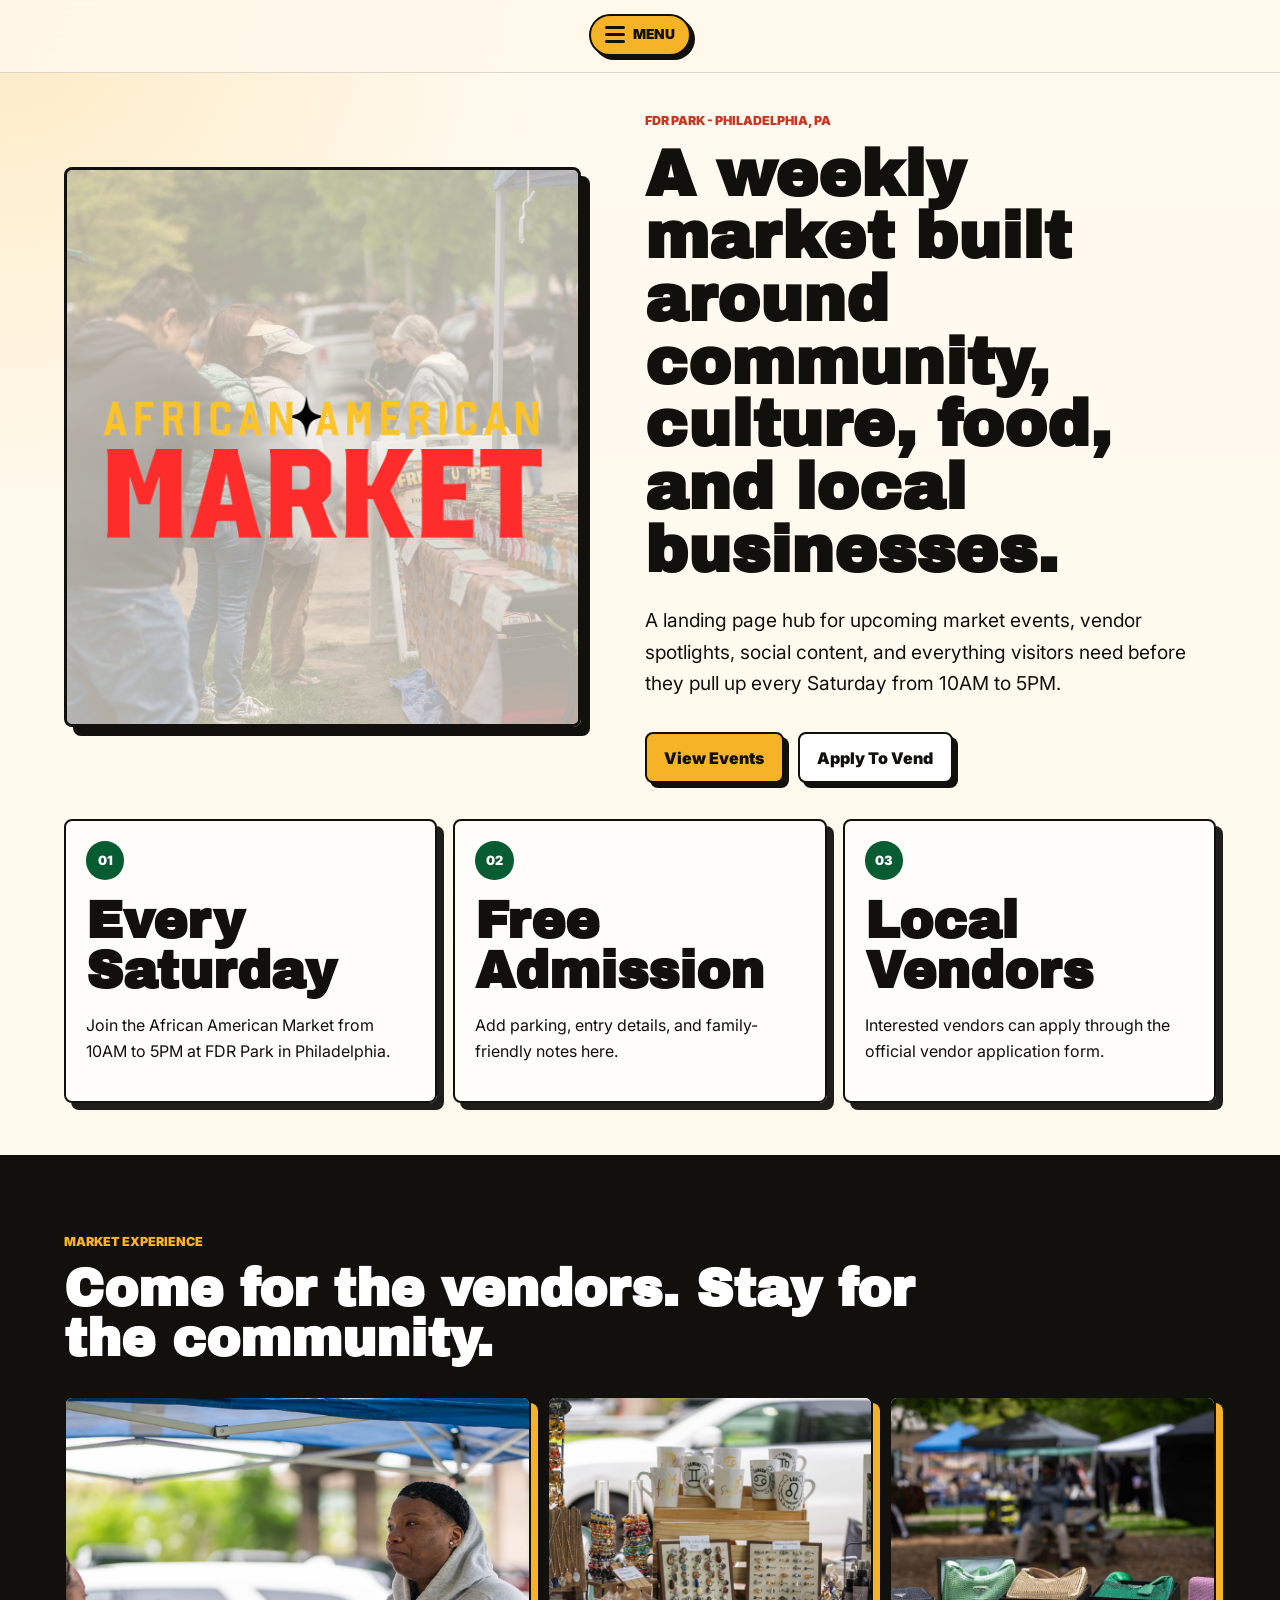
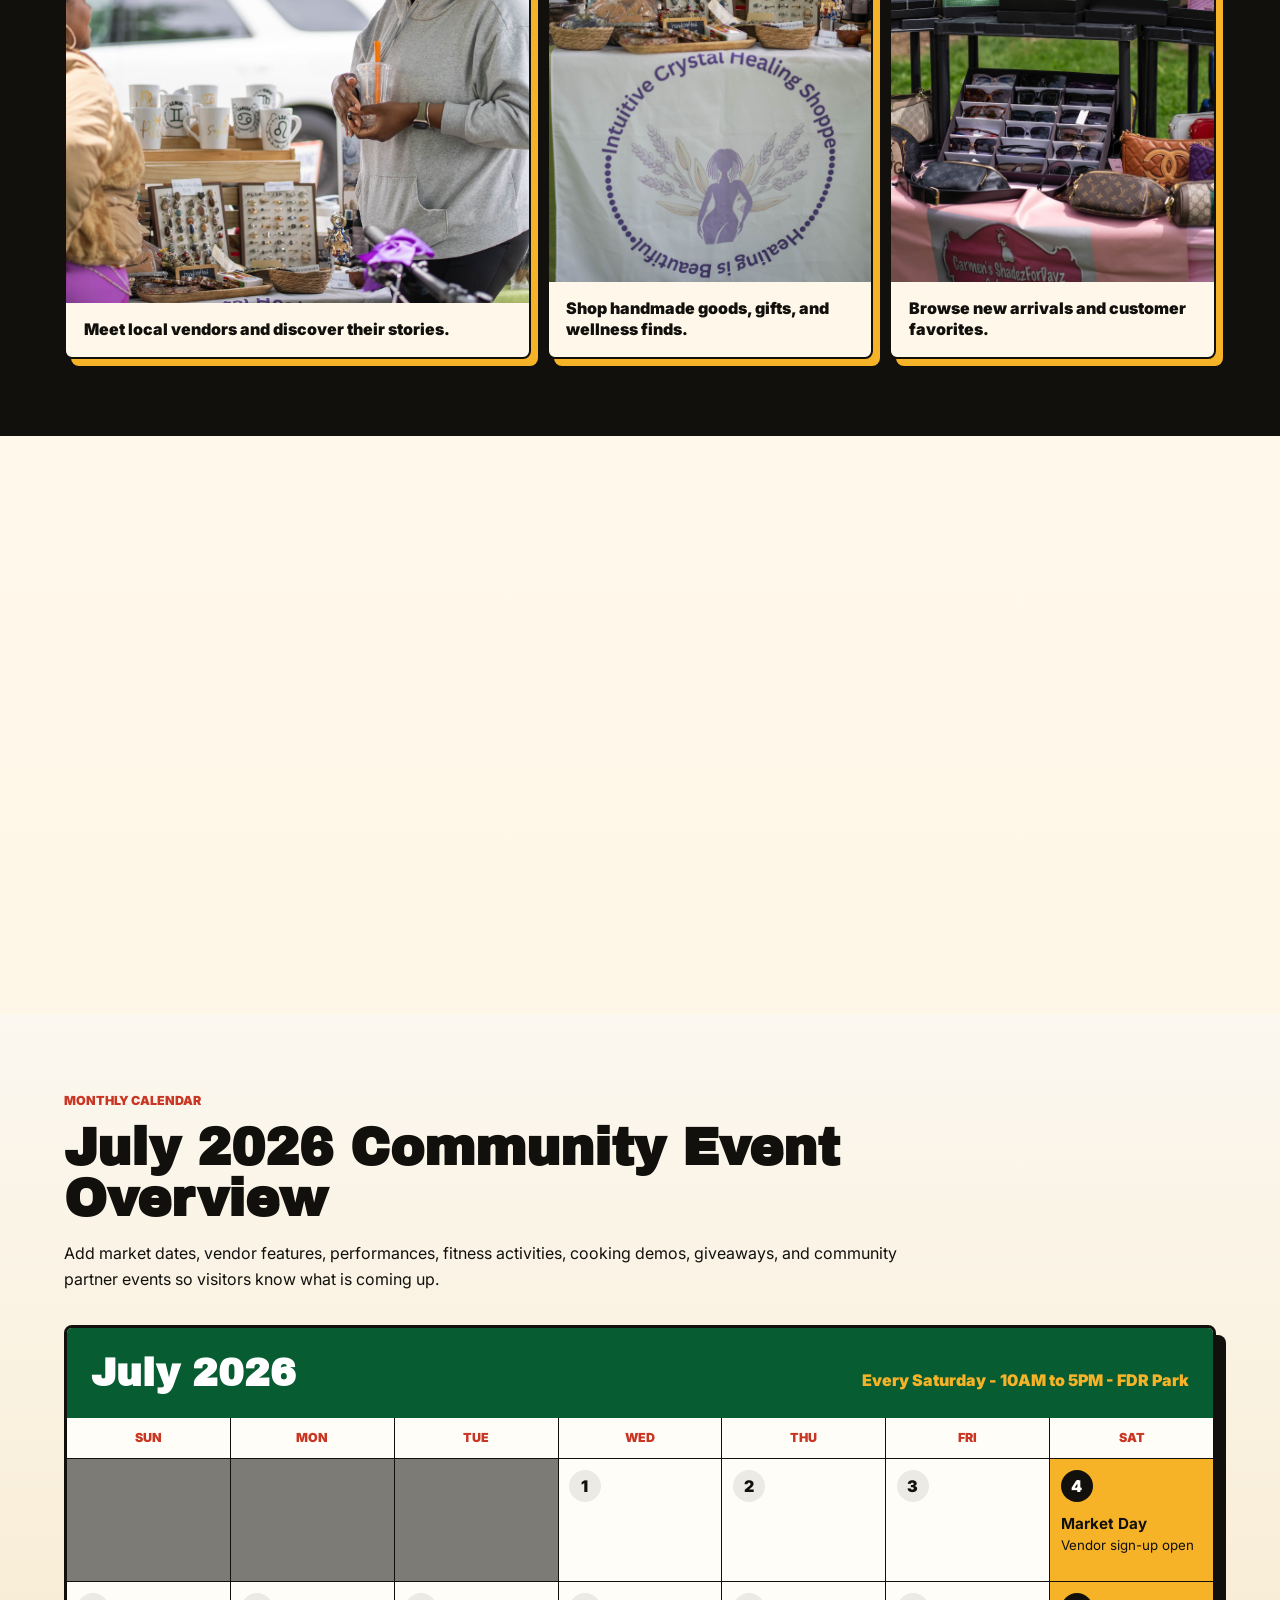
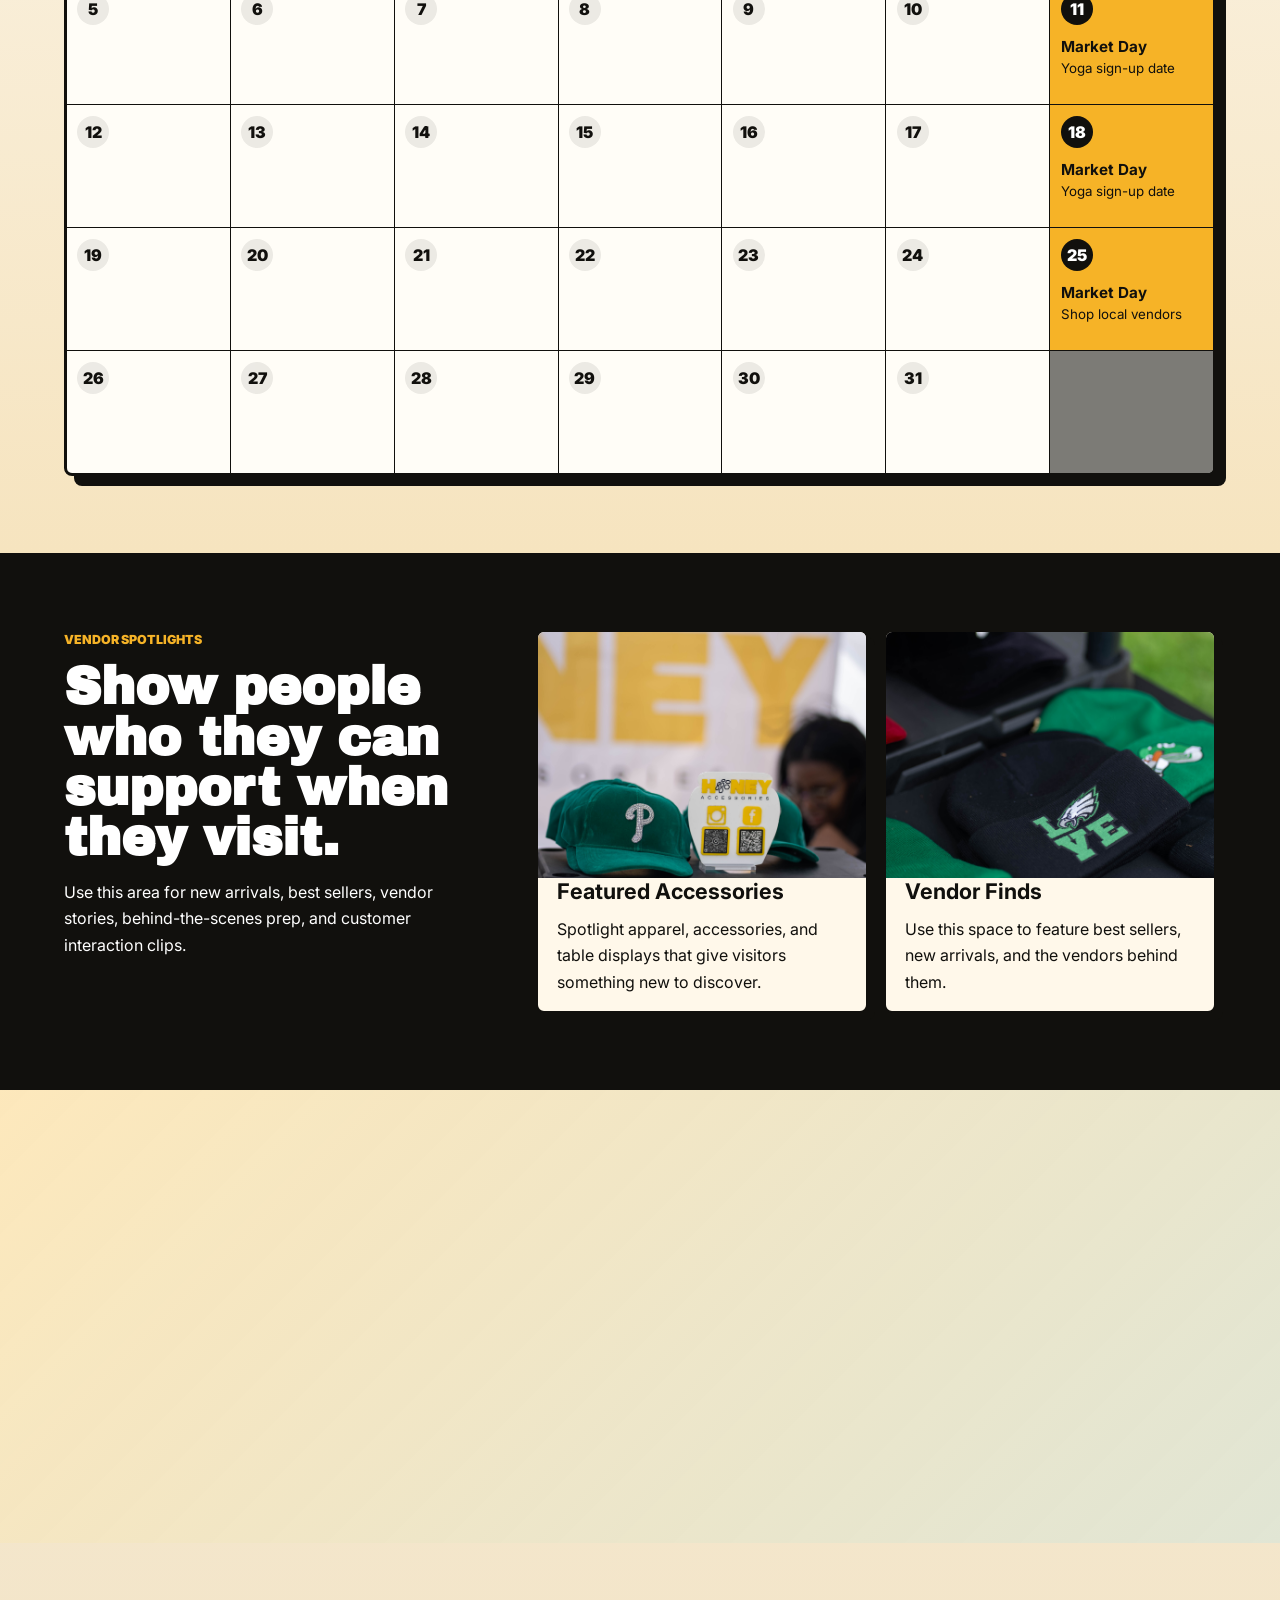
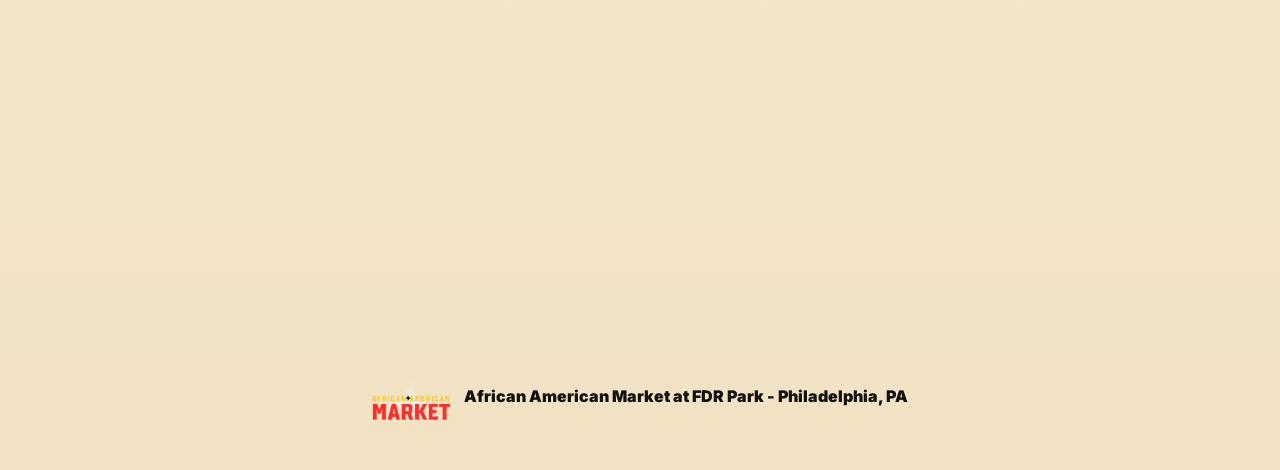
==== index.html @ 46b84ae9 "Build African American Market landing site" ====
<!doctype html>
<html lang="en">
  <head>
    <meta charset="utf-8">
    <meta name="viewport" content="width=device-width, initial-scale=1">
    <title>African American Market | FDR Park</title>
    <meta
      name="description"
      content="African American Market at FDR Park in Philadelphia. Weekly community market featuring vendors, food, music, family activities, and local culture."
    >
    <link rel="preconnect" href="https://fonts.googleapis.com">
    <link rel="preconnect" href="https://fonts.gstatic.com" crossorigin>
    <link
      href="https://fonts.googleapis.com/css2?family=Archivo+Black&family=Inter:wght@500;600;700;800;900&display=swap"
      rel="stylesheet"
    >
    <link rel="stylesheet" href="styles.css">
  </head>
  <body>
    <div class="intro" aria-hidden="true">
      <img src="logos/aa-market-logo.png" alt="">
    </div>

    <header class="site-header" data-animate>
      <button class="menu-toggle" type="button" aria-expanded="false" aria-controls="main-navigation">
        <span class="menu-lines" aria-hidden="true">
          <span></span>
          <span></span>
          <span></span>
        </span>
        <span class="menu-text">Menu</span>
      </button>
      <nav class="nav-links" id="main-navigation" aria-label="Main navigation">
        <a href="#events">Events</a>
        <a href="#experience">Experience</a>
        <a href="#calendar">July Calendar</a>
        <a href="#vendors">Vendors</a>
        <a href="#vendor-application">Vendor Application</a>
        <a href="#visit">Visit</a>
      </nav>
    </header>

    <main id="top">
      <section class="hero">
        <div class="hero-media" data-animate>
          <img class="hero-logo" src="logos/aa-market-logo.png" alt="African American Market FDR Park Philadelphia logo">
          <img class="hero-photo" src="assets/photos/market-shoppers.jpg" alt="Visitors shopping at the African American Market">
        </div>

        <div class="hero-copy" data-animate>
          <p class="eyebrow">FDR Park - Philadelphia, PA</p>
          <h1>A weekly market built around community, culture, food, and local businesses.</h1>
          <p class="hero-text">
            A landing page hub for upcoming market events, vendor spotlights, social content,
            and everything visitors need before they pull up every Saturday from 10AM to 5PM.
          </p>
          <div class="hero-actions" aria-label="Primary actions">
            <a class="button primary" href="#events">View Events</a>
            <a class="button secondary" href="#vendor-application">Apply To Vend</a>
          </div>
        </div>
      </section>

      <section class="quick-info" aria-label="Market highlights">
        <article data-animate>
          <span>01</span>
          <h2>Every Saturday</h2>
          <p>Join the African American Market from 10AM to 5PM at FDR Park in Philadelphia.</p>
        </article>
        <article data-animate>
          <span>02</span>
          <h2>Free Admission</h2>
          <p>Add parking, entry details, and family-friendly notes here.</p>
        </article>
        <article data-animate>
          <span>03</span>
          <h2>Local Vendors</h2>
          <p>Interested vendors can apply through the official vendor application form.</p>
        </article>
      </section>

      <section class="experience-section" id="experience">
        <div class="section-heading" data-animate>
          <p class="eyebrow">Market Experience</p>
          <h2>Come for the vendors. Stay for the community.</h2>
        </div>
        <div class="photo-grid">
          <figure class="photo-card large" data-animate>
            <img src="assets/photos/vendor-conversation.jpg" alt="Vendor speaking with a customer at the market">
            <figcaption>Meet local vendors and discover their stories.</figcaption>
          </figure>
          <figure class="photo-card" data-animate>
            <img src="assets/photos/crystal-healing-display.jpg" alt="Jewelry, mugs, and handmade goods on a vendor table">
            <figcaption>Shop handmade goods, gifts, and wellness finds.</figcaption>
          </figure>
          <figure class="photo-card" data-animate>
            <img src="assets/photos/accessories-display.jpg" alt="Accessories and sunglasses displayed at an outdoor vendor table">
            <figcaption>Browse new arrivals and customer favorites.</figcaption>
          </figure>
        </div>
      </section>

      <section class="section-block" id="events">
        <div class="section-heading" data-animate>
          <p class="eyebrow">Upcoming Events</p>
          <h2>Build anticipation before every Saturday market.</h2>
        </div>
        <div class="card-grid">
          <article class="feature-card event-card" data-animate>
            <p class="card-label">Vendor Sign Up</p>
            <h3>Apply To Join The Market</h3>
            <p>Vendors can apply now to be considered for upcoming Saturday market dates at FDR Park.</p>
            <a href="#vendor-application">Start vendor application</a>
          </article>
          <article class="feature-card event-card" data-animate>
            <p class="card-label">Yoga Sign Up</p>
            <h3>Upcoming Yoga Dates</h3>
            <p>Sign up for yoga on July 11, July 18, Aug 15, Sept 19, and Oct 17.</p>
            <a href="https://www.instagram.com/aamarket_fdrpark/" target="_blank" rel="noopener">Message AAM for details</a>
          </article>
          <article class="feature-card event-card" data-animate>
            <p class="card-label">Every Saturday</p>
            <h3>Market Day Reminder</h3>
            <p>Join the African American Market every Saturday from 10AM to 5PM at FDR Park.</p>
            <a href="#calendar">View calendar</a>
          </article>
        </div>
      </section>

      <section class="calendar-section" id="calendar">
        <div class="section-heading" data-animate>
          <p class="eyebrow">Monthly Calendar</p>
          <h2>July 2026 Community Event Overview</h2>
          <p>
            Add market dates, vendor features, performances, fitness activities, cooking demos,
            giveaways, and community partner events so visitors know what is coming up.
          </p>
        </div>

        <div class="calendar-card" data-animate>
          <div class="calendar-header">
            <h3>July 2026</h3>
            <p>Every Saturday - 10AM to 5PM - FDR Park</p>
          </div>
          <div class="calendar-grid" aria-label="July 2026 calendar">
            <div class="weekday">Sun</div>
            <div class="weekday">Mon</div>
            <div class="weekday">Tue</div>
            <div class="weekday">Wed</div>
            <div class="weekday">Thu</div>
            <div class="weekday">Fri</div>
            <div class="weekday">Sat</div>

            <div class="calendar-day muted"></div>
            <div class="calendar-day muted"></div>
            <div class="calendar-day muted"></div>
            <div class="calendar-day"><span>1</span></div>
            <div class="calendar-day"><span>2</span></div>
            <div class="calendar-day"><span>3</span></div>
            <div class="calendar-day market-day">
              <span>4</span>
              <strong>Market Day</strong>
              <small>Vendor sign-up open</small>
            </div>

            <div class="calendar-day"><span>5</span></div>
            <div class="calendar-day"><span>6</span></div>
            <div class="calendar-day"><span>7</span></div>
            <div class="calendar-day"><span>8</span></div>
            <div class="calendar-day"><span>9</span></div>
            <div class="calendar-day"><span>10</span></div>
            <div class="calendar-day market-day">
              <span>11</span>
              <strong>Market Day</strong>
              <small>Yoga sign-up date</small>
            </div>

            <div class="calendar-day"><span>12</span></div>
            <div class="calendar-day"><span>13</span></div>
            <div class="calendar-day"><span>14</span></div>
            <div class="calendar-day"><span>15</span></div>
            <div class="calendar-day"><span>16</span></div>
            <div class="calendar-day"><span>17</span></div>
            <div class="calendar-day market-day">
              <span>18</span>
              <strong>Market Day</strong>
              <small>Yoga sign-up date</small>
            </div>

            <div class="calendar-day"><span>19</span></div>
            <div class="calendar-day"><span>20</span></div>
            <div class="calendar-day"><span>21</span></div>
            <div class="calendar-day"><span>22</span></div>
            <div class="calendar-day"><span>23</span></div>
            <div class="calendar-day"><span>24</span></div>
            <div class="calendar-day market-day">
              <span>25</span>
              <strong>Market Day</strong>
              <small>Shop local vendors</small>
            </div>

            <div class="calendar-day"><span>26</span></div>
            <div class="calendar-day"><span>27</span></div>
            <div class="calendar-day"><span>28</span></div>
            <div class="calendar-day"><span>29</span></div>
            <div class="calendar-day"><span>30</span></div>
            <div class="calendar-day"><span>31</span></div>
            <div class="calendar-day muted"></div>
          </div>
        </div>
      </section>

      <section class="section-block split" id="vendors">
        <div class="section-heading" data-animate>
          <p class="eyebrow">Vendor Spotlights</p>
          <h2>Show people who they can support when they visit.</h2>
          <p>
            Use this area for new arrivals, best sellers, vendor stories, behind-the-scenes prep,
            and customer interaction clips.
          </p>
        </div>
        <div class="spotlight-list">
          <article data-animate>
            <img src="assets/photos/honey-accessories.jpg" alt="Vendor table featuring hats and accessory display">
            <h3>Featured Accessories</h3>
            <p>Spotlight apparel, accessories, and table displays that give visitors something new to discover.</p>
          </article>
          <article data-animate>
            <img src="assets/photos/vendor-hats.jpg" alt="Green and black hats displayed at a vendor table">
            <h3>Vendor Finds</h3>
            <p>Use this space to feature best sellers, new arrivals, and the vendors behind them.</p>
          </article>
        </div>
      </section>

      <section class="application-section" id="vendor-application">
        <div class="section-heading" data-animate>
          <p class="eyebrow">Vendor Application</p>
          <h2>Interested in vending at the African American Market?</h2>
          <p>
            Use this section for the official application link, vendor requirements, deadlines,
            setup information, and contact details for new and returning vendors.
          </p>
        </div>
        <div class="application-card" data-animate>
          <h3>Apply To Be A Vendor</h3>
          <p>Submit the official vendor application to be considered for an upcoming market date.</p>
          <a
            class="button primary"
            href="https://docs.google.com/forms/d/e/1FAIpQLSf1Xj83n7kvOHVoUly6WgKJtbl0YoFWZrHmc8N5IbxAgsFXDA/viewform?utm_source=ig&utm_medium=social&utm_content=link_in_bio"
            target="_blank"
            rel="noopener"
          >
            Open Vendor Application
          </a>
        </div>
      </section>

      <section class="visit-band" id="visit" data-animate>
        <div>
          <p class="eyebrow">Visit The Market</p>
          <h2>Why should someone visit the African American Market this Saturday?</h2>
        </div>
        <a
          class="button primary"
          href="https://www.instagram.com/aamarket_fdrpark/"
          target="_blank"
          rel="noopener"
        >
          Follow On Instagram
        </a>
      </section>
    </main>

    <footer class="site-footer">
      <img src="logos/aa-market-logo.png" alt="AAM logo">
      <p>African American Market at FDR Park - Philadelphia, PA</p>
    </footer>

    <script src="script.js"></script>
  </body>
</html>
---- styles.css ----
:root {
  --ink: #11100d;
  --paper: #fff8ea;
  --cream: #f6ecd8;
  --green: #075c32;
  --gold: #f6b327;
  --red: #c93624;
  --orange: #e97828;
  --line: rgba(17, 16, 13, 0.14);
  --shadow: 0 24px 70px rgba(17, 16, 13, 0.18);
}

* {
  box-sizing: border-box;
}

html {
  scroll-behavior: smooth;
}

section[id] {
  scroll-margin-top: 170px;
}

body {
  margin: 0;
  color: var(--ink);
  background:
    radial-gradient(circle at top left, rgba(246, 179, 39, 0.22), transparent 34rem),
    linear-gradient(180deg, #fffaf0 0%, var(--paper) 44%, #f1e2c4 100%);
  font-family: Inter, system-ui, -apple-system, BlinkMacSystemFont, "Segoe UI", sans-serif;
}

a {
  color: inherit;
}

.intro {
  position: fixed;
  inset: 0;
  z-index: 50;
  display: grid;
  place-items: center;
  background: var(--paper);
  animation: introFade 2.25s ease forwards;
  pointer-events: none;
}

.intro img {
  width: min(46vw, 340px);
  filter: drop-shadow(0 30px 42px rgba(17, 16, 13, 0.18));
  animation: logoSpin 1.5s cubic-bezier(0.3, 0.85, 0.28, 1) forwards;
}

.site-header {
  position: sticky;
  top: 0;
  z-index: 20;
  display: grid;
  align-items: center;
  justify-items: center;
  gap: 0.7rem;
  padding: 0.85rem clamp(1rem, 4vw, 3.5rem) 1rem;
  background: rgba(255, 248, 234, 0.9);
  border-bottom: 1px solid var(--line);
  backdrop-filter: blur(16px);
}

.brand {
  display: inline-flex;
  flex-direction: column;
  align-items: center;
  gap: 0.35rem;
  text-decoration: none;
  font-weight: 900;
  text-align: center;
}

.brand img,
.site-footer img {
  width: 78px;
  height: auto;
  object-fit: contain;
}

.menu-toggle {
  display: inline-flex;
  align-items: center;
  justify-content: center;
  gap: 0.55rem;
  min-height: 42px;
  padding: 0.55rem 0.85rem;
  border: 2px solid var(--ink);
  border-radius: 999px;
  background: var(--gold);
  box-shadow: 4px 4px 0 var(--ink);
  color: var(--ink);
  cursor: pointer;
  font: inherit;
  font-size: 0.86rem;
  font-weight: 900;
  line-height: 1;
  text-transform: uppercase;
}

.menu-lines {
  display: inline-grid;
  gap: 4px;
  width: 20px;
}

.menu-lines span {
  display: block;
  height: 3px;
  border-radius: 999px;
  background: var(--ink);
  transition: transform 180ms ease, opacity 180ms ease;
}

.site-header.is-open .menu-lines span:nth-child(1) {
  transform: translateY(7px) rotate(45deg);
}

.site-header.is-open .menu-lines span:nth-child(2) {
  opacity: 0;
}

.site-header.is-open .menu-lines span:nth-child(3) {
  transform: translateY(-7px) rotate(-45deg);
}

.nav-links {
  display: none;
  align-items: center;
  justify-content: center;
  flex-wrap: wrap;
  gap: clamp(0.7rem, 2vw, 1.5rem);
  width: min(100%, 860px);
  padding: 0.75rem 1rem;
  border: 2px solid var(--ink);
  border-radius: 8px;
  background: rgba(255, 255, 255, 0.88);
  box-shadow: 5px 5px 0 var(--ink);
  font-size: 0.92rem;
  font-weight: 800;
}

.site-header.is-open .nav-links {
  display: flex;
}

.nav-links a {
  text-decoration: none;
}

.hero {
  display: grid;
  grid-template-columns: minmax(280px, 0.95fr) minmax(320px, 1.05fr);
  align-items: center;
  gap: clamp(2rem, 5vw, 5rem);
  padding: clamp(1.5rem, 3vw, 3rem) clamp(1rem, 5vw, 5rem) 2.25rem;
}

.hero-media {
  position: relative;
  min-height: 560px;
  display: grid;
  place-items: center;
  overflow: hidden;
  border-radius: 8px;
  border: 3px solid var(--ink);
  box-shadow: 9px 9px 0 var(--ink);
}

.hero-logo {
  position: relative;
  z-index: 2;
  width: min(86%, 620px);
  filter: drop-shadow(0 36px 48px rgba(17, 16, 13, 0.2));
  transform-origin: center;
  animation: heroFloat 5s ease-in-out infinite;
}

.hero-photo {
  position: absolute;
  inset: 0;
  z-index: 1;
  width: 100%;
  height: 100%;
  border: 0;
  border-radius: 0;
  box-shadow: none;
  object-fit: cover;
  opacity: 0.42;
  transform: none;
}

.hero-media::after {
  content: "";
  position: absolute;
  inset: 0;
  z-index: 1;
  background: rgba(255, 248, 234, 0.28);
  pointer-events: none;
}

.hero-copy {
  max-width: 680px;
}

.eyebrow,
.card-label {
  margin: 0 0 0.75rem;
  color: var(--red);
  font-size: 0.78rem;
  font-weight: 900;
  text-transform: uppercase;
  letter-spacing: 0;
}

h1,
h2,
h3,
p {
  margin-top: 0;
}

h1,
h2 {
  font-family: "Archivo Black", Inter, sans-serif;
  line-height: 0.98;
  letter-spacing: 0;
}

h1 {
  max-width: 760px;
  margin-bottom: 1.4rem;
  font-size: clamp(2.25rem, 5vw, 4.9rem);
}

h2 {
  margin-bottom: 1rem;
  font-size: clamp(2rem, 4vw, 4.2rem);
}

h3 {
  margin-bottom: 0.75rem;
  font-size: 1.35rem;
}

p {
  line-height: 1.65;
}

.hero-text {
  max-width: 620px;
  font-size: clamp(1rem, 1.5vw, 1.2rem);
}

.hero-actions {
  display: flex;
  flex-wrap: wrap;
  gap: 0.85rem;
  margin-top: 2rem;
}

.button {
  display: inline-flex;
  min-height: 48px;
  align-items: center;
  justify-content: center;
  padding: 0.85rem 1.1rem;
  border: 2px solid var(--ink);
  border-radius: 8px;
  box-shadow: 5px 5px 0 var(--ink);
  font-weight: 900;
  text-decoration: none;
  transition: transform 180ms ease, box-shadow 180ms ease;
}

.button:hover {
  transform: translate(3px, 3px);
  box-shadow: 2px 2px 0 var(--ink);
}

.button.primary {
  background: var(--gold);
}

.button.secondary {
  background: #fff;
}

.quick-info,
.card-grid {
  display: grid;
  grid-template-columns: repeat(3, minmax(0, 1fr));
  gap: 1rem;
}

.quick-info {
  padding: 0 clamp(1rem, 5vw, 5rem) 3.25rem;
}

.quick-info article,
.feature-card,
.spotlight-list article {
  border: 2px solid var(--ink);
  border-radius: 8px;
  background: rgba(255, 255, 255, 0.7);
  box-shadow: 7px 7px 0 rgba(17, 16, 13, 0.94);
}

.quick-info article {
  padding: 1.25rem;
}

.quick-info span {
  display: inline-flex;
  width: 2.4rem;
  height: 2.4rem;
  align-items: center;
  justify-content: center;
  margin-bottom: 1rem;
  border-radius: 50%;
  background: var(--green);
  color: white;
  font-size: 0.8rem;
  font-weight: 900;
}

.section-block {
  padding: clamp(3rem, 6vw, 6rem) clamp(1rem, 5vw, 5rem);
}

.section-heading {
  max-width: 860px;
  margin-bottom: 2rem;
}

.experience-section {
  padding: clamp(3rem, 6vw, 6rem) clamp(1rem, 5vw, 5rem);
  background: var(--ink);
  color: white;
}

.experience-section .eyebrow {
  color: var(--gold);
}

.photo-grid {
  display: grid;
  grid-template-columns: minmax(320px, 1.25fr) repeat(2, minmax(220px, 0.875fr));
  gap: 1rem;
  align-items: stretch;
}

.photo-card {
  min-height: 420px;
  display: flex;
  flex-direction: column;
  margin: 0;
  overflow: hidden;
  border: 2px solid var(--ink);
  border-radius: 8px;
  background: var(--paper);
  color: var(--ink);
  box-shadow: 7px 7px 0 var(--gold);
}

.photo-card.large {
  min-height: 560px;
}

.photo-card img {
  width: 100%;
  flex: 1;
  min-height: 0;
  object-fit: cover;
}

.photo-card figcaption {
  padding: 1rem 1.1rem;
  font-weight: 900;
  line-height: 1.35;
}

.feature-card {
  min-height: 260px;
  padding: 1.35rem;
}

.event-card:nth-child(1) {
  background: #fffdf7;
}

.event-card:nth-child(2) {
  background: #f8d9b2;
}

.event-card:nth-child(3) {
  background: #dce9c8;
}

.feature-card a {
  display: inline-flex;
  margin-top: 1rem;
  font-weight: 900;
  text-decoration-thickness: 3px;
  text-underline-offset: 5px;
}

.calendar-section {
  padding: clamp(3rem, 6vw, 6rem) clamp(1rem, 5vw, 5rem);
  background:
    linear-gradient(180deg, rgba(255, 255, 255, 0.62), rgba(246, 179, 39, 0.14)),
    var(--cream);
}

.calendar-card {
  border: 3px solid var(--ink);
  border-radius: 8px;
  background: #fffdf7;
  box-shadow: 10px 10px 0 var(--ink);
  overflow: hidden;
}

.calendar-header {
  display: flex;
  align-items: end;
  justify-content: space-between;
  gap: 1rem;
  padding: clamp(1rem, 3vw, 1.5rem);
  background: var(--green);
  color: white;
}

.calendar-header h3 {
  margin: 0;
  font-family: "Archivo Black", Inter, sans-serif;
  font-size: clamp(1.7rem, 3vw, 3rem);
}

.calendar-header p {
  margin: 0;
  color: var(--gold);
  font-weight: 900;
}

.calendar-grid {
  display: grid;
  grid-template-columns: repeat(7, minmax(0, 1fr));
  gap: 1px;
  background: var(--ink);
}

.weekday,
.calendar-day {
  background: #fffdf7;
}

.weekday {
  padding: 0.8rem 0.35rem;
  color: var(--red);
  font-size: 0.78rem;
  font-weight: 900;
  text-align: center;
  text-transform: uppercase;
}

.calendar-day {
  min-height: 122px;
  padding: 0.65rem;
}

.calendar-day span {
  display: inline-flex;
  width: 2rem;
  height: 2rem;
  align-items: center;
  justify-content: center;
  border-radius: 50%;
  background: rgba(17, 16, 13, 0.08);
  font-weight: 900;
}

.calendar-day strong,
.calendar-day small {
  display: block;
}

.calendar-day strong {
  margin-top: 0.8rem;
  font-size: 0.95rem;
}

.calendar-day small {
  margin-top: 0.25rem;
  line-height: 1.35;
}

.calendar-day.market-day {
  background: var(--gold);
}

.calendar-day.market-day span {
  background: var(--ink);
  color: white;
}

.calendar-day.muted {
  background: rgba(255, 253, 247, 0.45);
}

.split {
  display: grid;
  grid-template-columns: minmax(280px, 0.75fr) minmax(320px, 1.25fr);
  gap: clamp(2rem, 5vw, 5rem);
  align-items: start;
  background: var(--ink);
  color: white;
}

.split .eyebrow {
  color: var(--gold);
}

.spotlight-list {
  display: grid;
  grid-template-columns: repeat(2, minmax(0, 1fr));
  gap: 1rem;
}

.spotlight-list article {
  background: var(--paper);
  color: var(--ink);
  overflow: hidden;
}

.spotlight-list img {
  width: 100%;
  aspect-ratio: 4 / 3;
  display: block;
  object-fit: cover;
}

.application-section {
  display: grid;
  grid-template-columns: minmax(280px, 0.85fr) minmax(280px, 0.65fr);
  gap: clamp(1.25rem, 4vw, 4rem);
  align-items: center;
  padding: clamp(3rem, 6vw, 6rem) clamp(1rem, 5vw, 5rem);
  background:
    linear-gradient(135deg, rgba(246, 179, 39, 0.24), rgba(7, 92, 50, 0.12)),
    var(--paper);
}

.application-card {
  padding: clamp(1.35rem, 3vw, 2rem);
  border: 3px solid var(--ink);
  border-radius: 8px;
  background: #fffdf7;
  box-shadow: 9px 9px 0 var(--ink);
}

.application-card .button {
  margin-top: 0.75rem;
}

.spotlight-list h3,
.spotlight-list p {
  padding: 0 1.2rem;
}

.visit-band {
  display: flex;
  align-items: center;
  justify-content: space-between;
  gap: 2rem;
  margin: clamp(2rem, 5vw, 5rem);
  padding: clamp(1.5rem, 4vw, 3rem);
  border: 3px solid var(--ink);
  border-radius: 8px;
  background: var(--red);
  color: white;
  box-shadow: 10px 10px 0 var(--ink);
}

.visit-band .eyebrow {
  color: var(--gold);
}

.visit-band h2 {
  max-width: 900px;
  margin-bottom: 0;
  font-size: clamp(1.8rem, 3.5vw, 3.7rem);
}

.site-footer {
  display: flex;
  align-items: center;
  justify-content: center;
  gap: 0.85rem;
  padding: 2rem 1rem;
  font-weight: 900;
}

.project-page {
  background:
    radial-gradient(circle at top right, rgba(246, 179, 39, 0.22), transparent 30rem),
    linear-gradient(180deg, #fffaf0 0%, #f6ecd8 100%);
}

.proposal-header {
  display: flex;
  justify-content: flex-end;
  gap: 0.85rem;
  padding: 1rem clamp(1rem, 5vw, 5rem);
}

.proposal-hero {
  display: grid;
  grid-template-columns: minmax(320px, 1fr) minmax(260px, 0.6fr);
  gap: clamp(2rem, 5vw, 5rem);
  align-items: center;
  padding: clamp(3rem, 6vw, 6rem) clamp(1rem, 5vw, 5rem);
}

.proposal-hero h1 {
  max-width: 980px;
}

.proposal-hero p {
  max-width: 760px;
  font-size: clamp(1rem, 1.4vw, 1.2rem);
}

.proposal-hero img {
  width: min(100%, 420px);
  justify-self: center;
  filter: drop-shadow(0 26px 38px rgba(17, 16, 13, 0.18));
}

.proposal-section {
  padding: clamp(3rem, 6vw, 6rem) clamp(1rem, 5vw, 5rem);
}

.proposal-section.dark {
  background: var(--ink);
  color: white;
}

.proposal-section.dark .eyebrow {
  color: var(--gold);
}

.proposal-grid,
.support-list,
.pricing-grid {
  display: grid;
  grid-template-columns: repeat(3, minmax(0, 1fr));
  gap: 1rem;
}

.proposal-grid article,
.support-list article,
.pricing-card {
  padding: clamp(1.2rem, 2.5vw, 1.7rem);
  border: 2px solid var(--ink);
  border-radius: 8px;
  background: rgba(255, 255, 255, 0.78);
  box-shadow: 7px 7px 0 var(--ink);
}

.support-list article {
  background: var(--paper);
  color: var(--ink);
}

.proposal-grid span {
  display: inline-flex;
  width: 2.4rem;
  height: 2.4rem;
  align-items: center;
  justify-content: center;
  margin-bottom: 1rem;
  border-radius: 50%;
  background: var(--green);
  color: white;
  font-size: 0.8rem;
  font-weight: 900;
}

.pricing-card.preferred {
  background: var(--gold);
}

.pricing-card .button {
  margin-top: 1rem;
}

[data-animate] {
  opacity: 0;
  transform: translateY(26px);
  transition: opacity 700ms ease, transform 700ms ease;
}

[data-animate].is-visible {
  opacity: 1;
  transform: translateY(0);
}

@keyframes logoSpin {
  0% {
    opacity: 0;
    transform: scale(0.68) rotateY(0deg);
  }
  58% {
    opacity: 1;
    transform: scale(1.04) rotateY(360deg);
  }
  100% {
    opacity: 1;
    transform: scale(1) rotateY(360deg);
  }
}

@keyframes introFade {
  0%,
  72% {
    opacity: 1;
  }
  100% {
    opacity: 0;
    visibility: hidden;
  }
}

@keyframes heroFloat {
  0%,
  100% {
    transform: translateY(0) rotate(-1deg);
  }
  50% {
    transform: translateY(-14px) rotate(1deg);
  }
}

@media (prefers-reduced-motion: reduce) {
  *,
  *::before,
  *::after {
    scroll-behavior: auto !important;
    animation-duration: 0.01ms !important;
    animation-iteration-count: 1 !important;
    transition-duration: 0.01ms !important;
  }
}

@media (max-width: 900px) {
  .site-header {
    position: static;
  }

  .hero,
  .split,
  .application-section,
  .proposal-hero,
  .proposal-grid,
  .support-list,
  .pricing-grid {
    grid-template-columns: 1fr;
  }

  .hero {
    gap: 1.6rem;
    padding-bottom: 2rem;
  }

  .quick-info,
  .card-grid,
  .photo-grid,
  .spotlight-list {
    grid-template-columns: 1fr;
  }

  .photo-card,
  .photo-card.large {
    min-height: 420px;
  }

  .calendar-header {
    align-items: flex-start;
    flex-direction: column;
  }

  .calendar-grid {
    grid-template-columns: repeat(2, minmax(0, 1fr));
  }

  .weekday {
    display: none;
  }

  .calendar-day.muted {
    display: none;
  }

  .visit-band {
    align-items: flex-start;
    flex-direction: column;
  }

  .proposal-header {
    align-items: stretch;
    flex-direction: column;
  }
}

@media (max-width: 560px) {
  .nav-links {
    width: 100%;
    align-items: stretch;
    flex-direction: column;
    overflow-x: visible;
    padding-bottom: 0.25rem;
  }

  .hero {
    gap: 1.2rem;
    padding-top: 1rem;
    padding-bottom: 1.25rem;
  }

  .hero-media {
    min-height: 430px;
  }

  .hero-logo {
    width: min(100%, 340px);
  }

  .hero-photo {
    width: 100%;
    height: 100%;
  }

  h1 {
    margin-bottom: 1rem;
    font-size: clamp(2rem, 10vw, 2.55rem);
  }

  .hero-text {
    font-size: 1rem;
  }

  .hero-actions {
    margin-top: 1.25rem;
  }

  .hero-actions,
  .button {
    width: 100%;
  }

  .intro img {
    width: min(72vw, 300px);
  }

  .calendar-grid {
    grid-template-columns: 1fr;
  }

  .calendar-day {
    min-height: auto;
  }
}
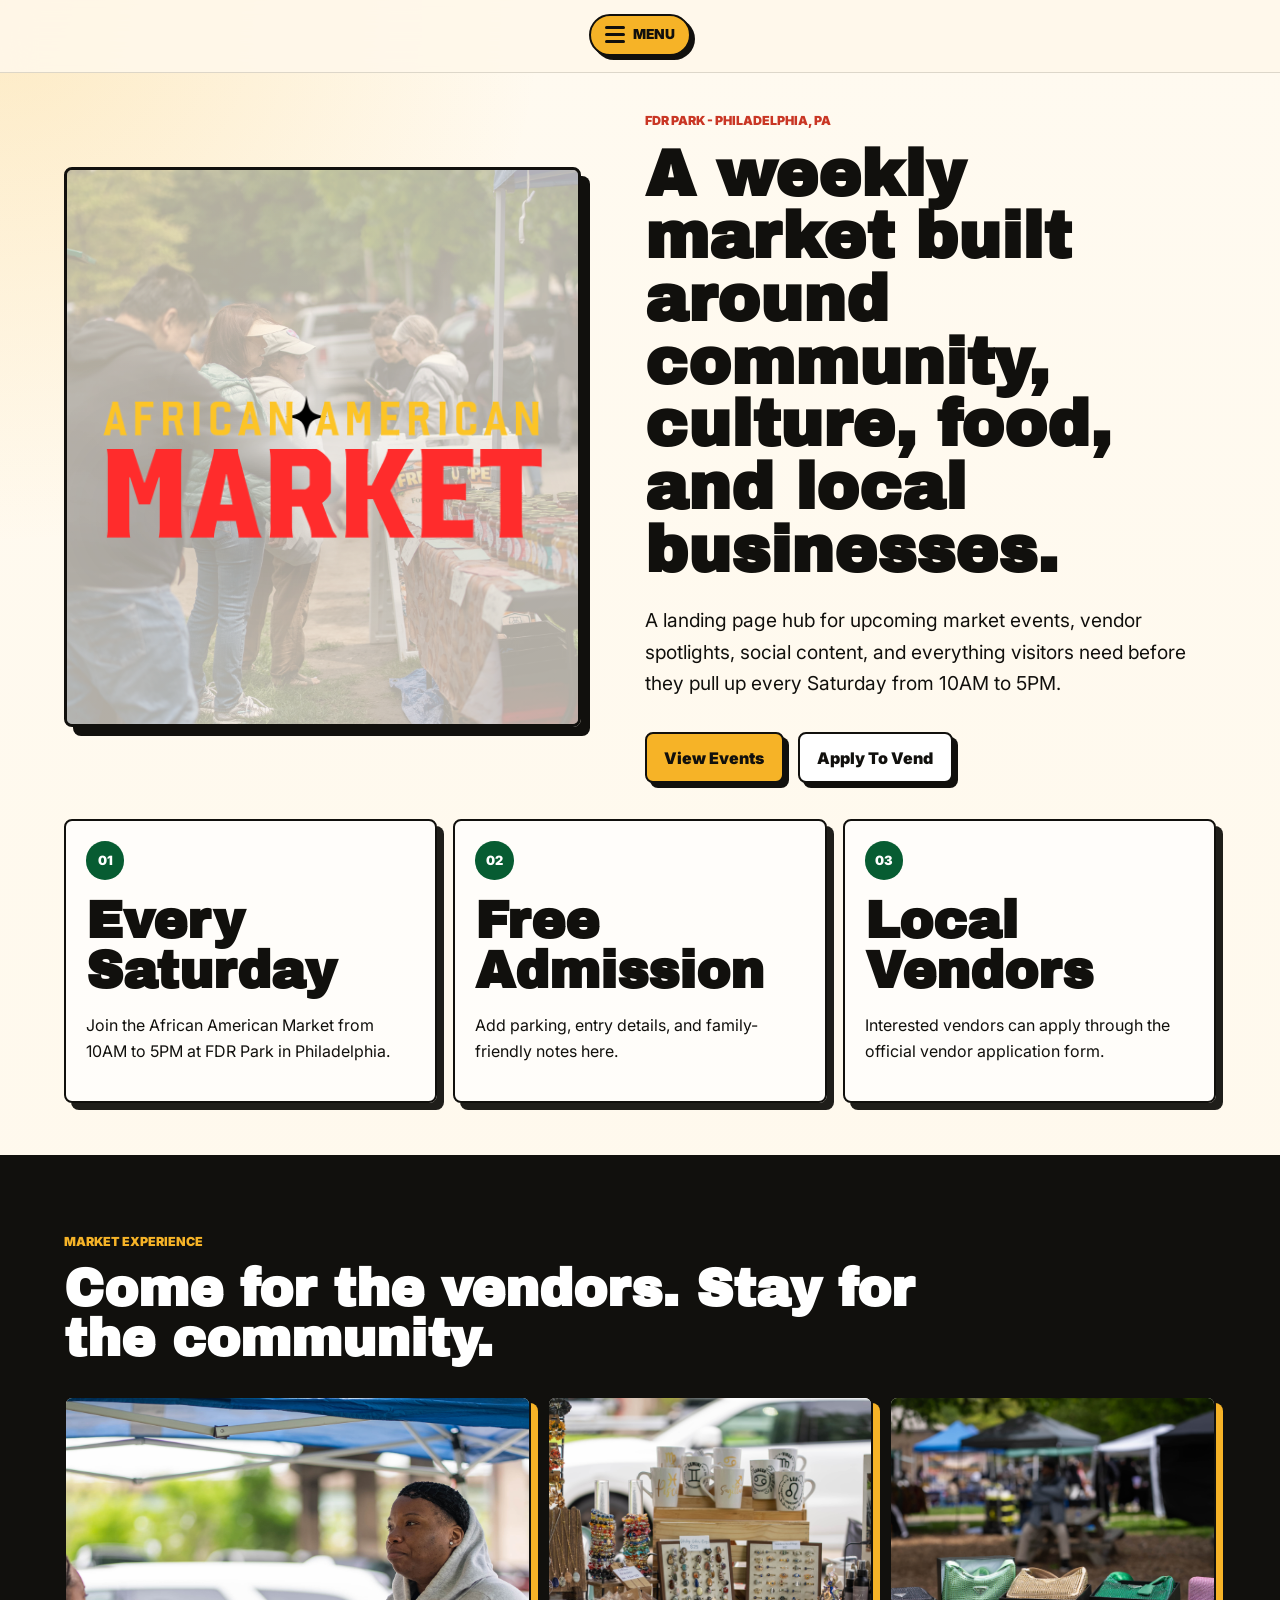
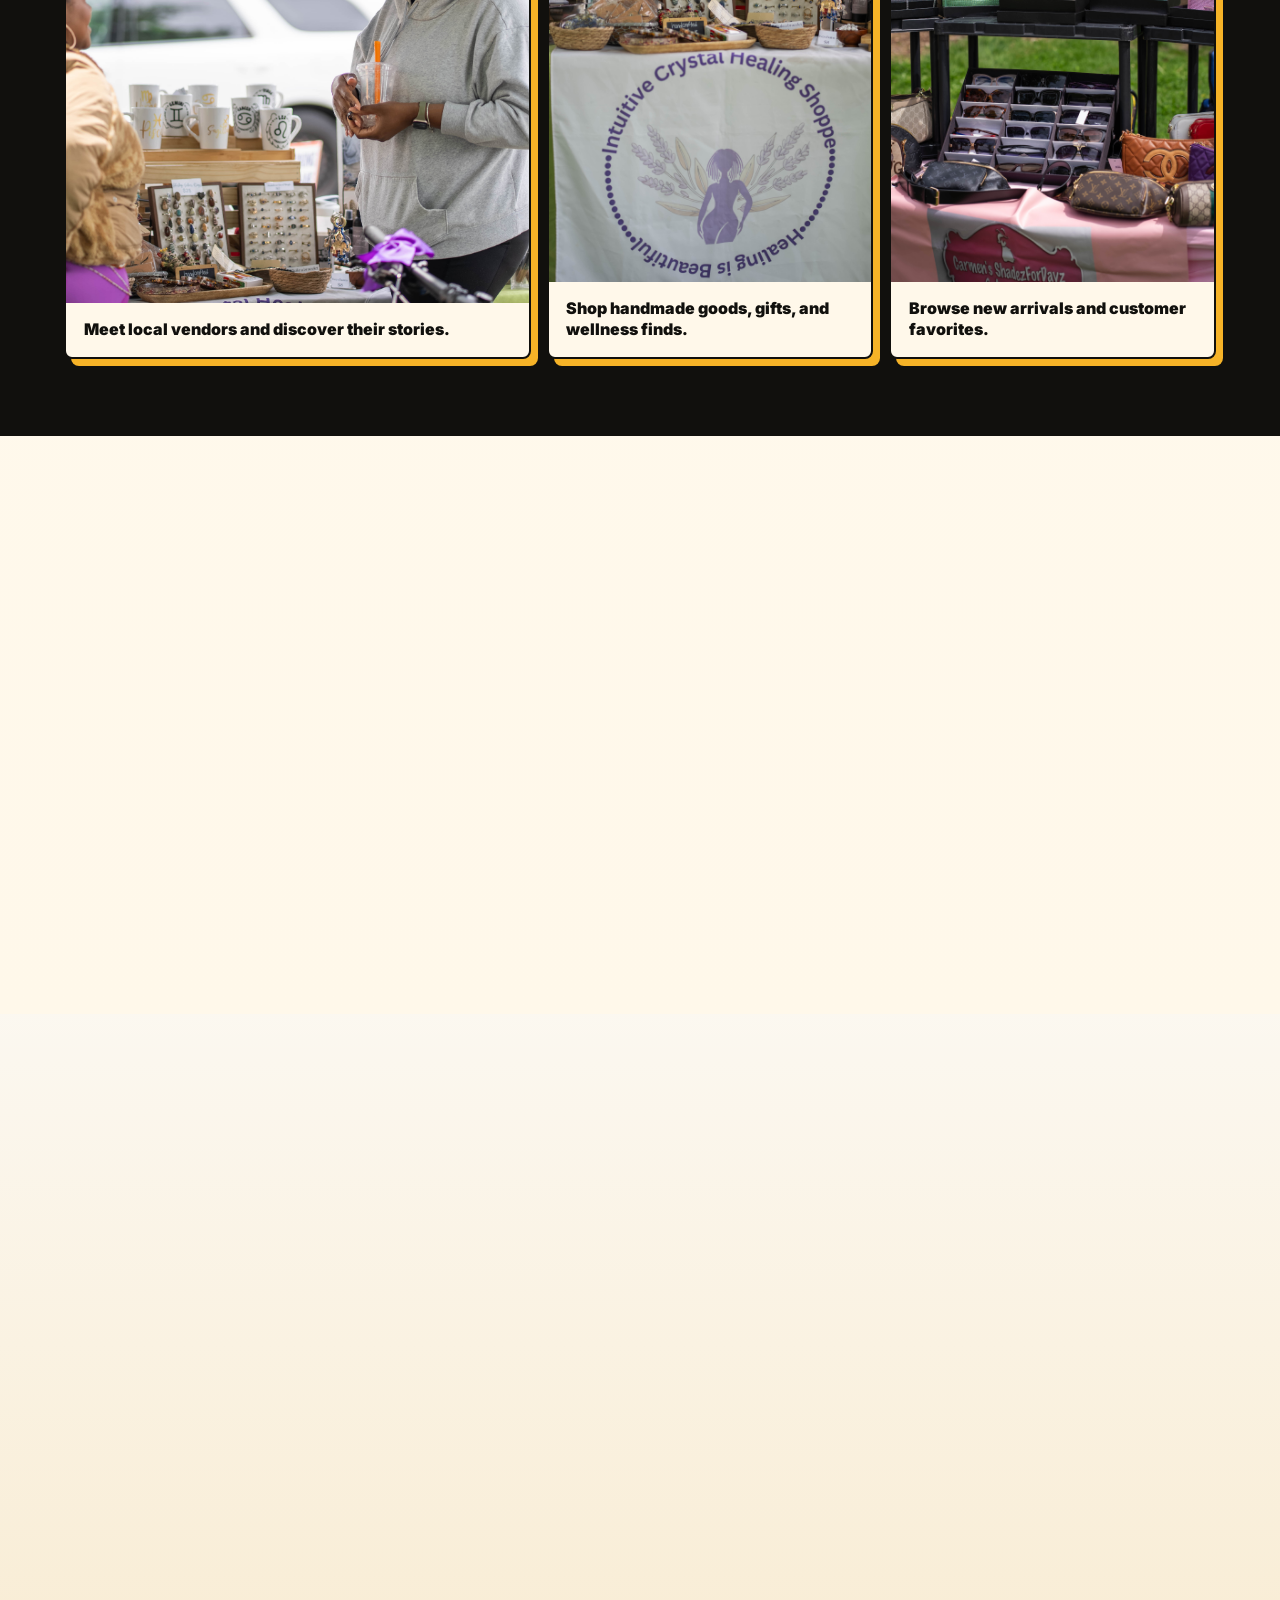
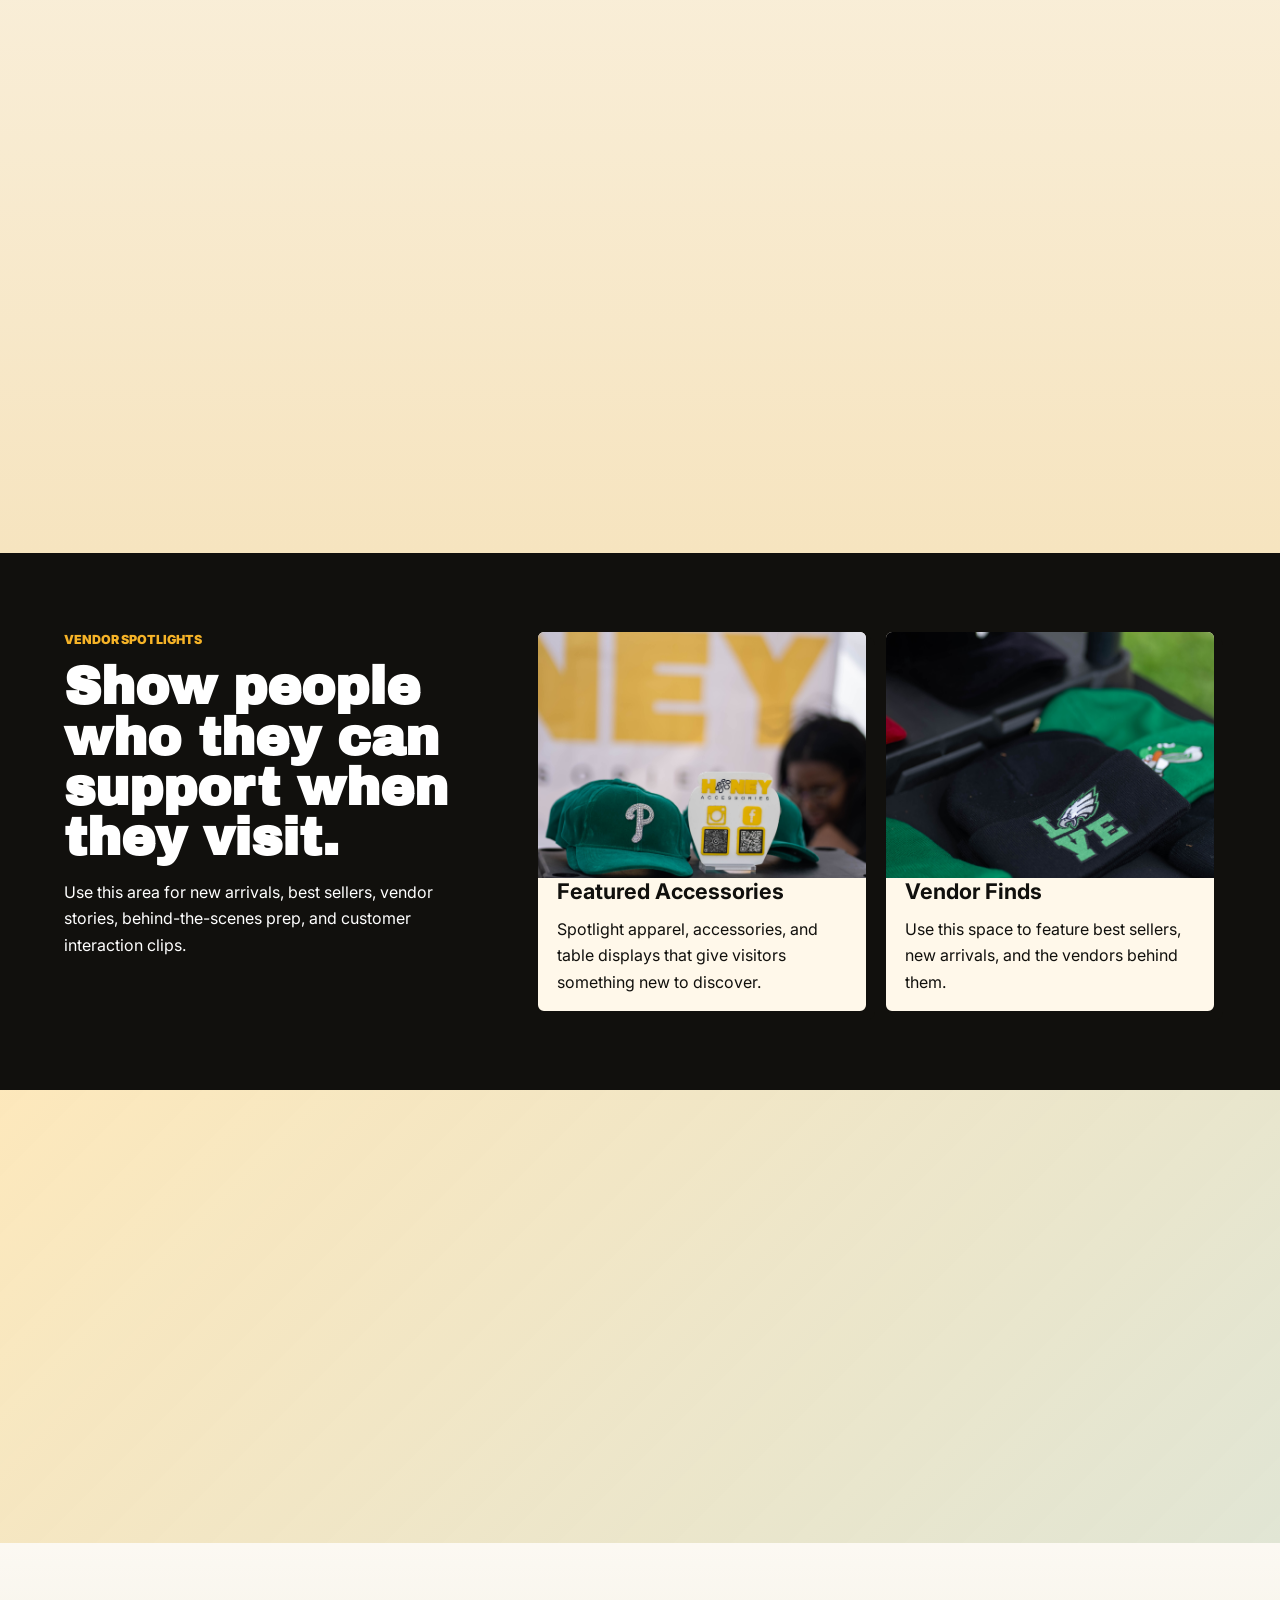
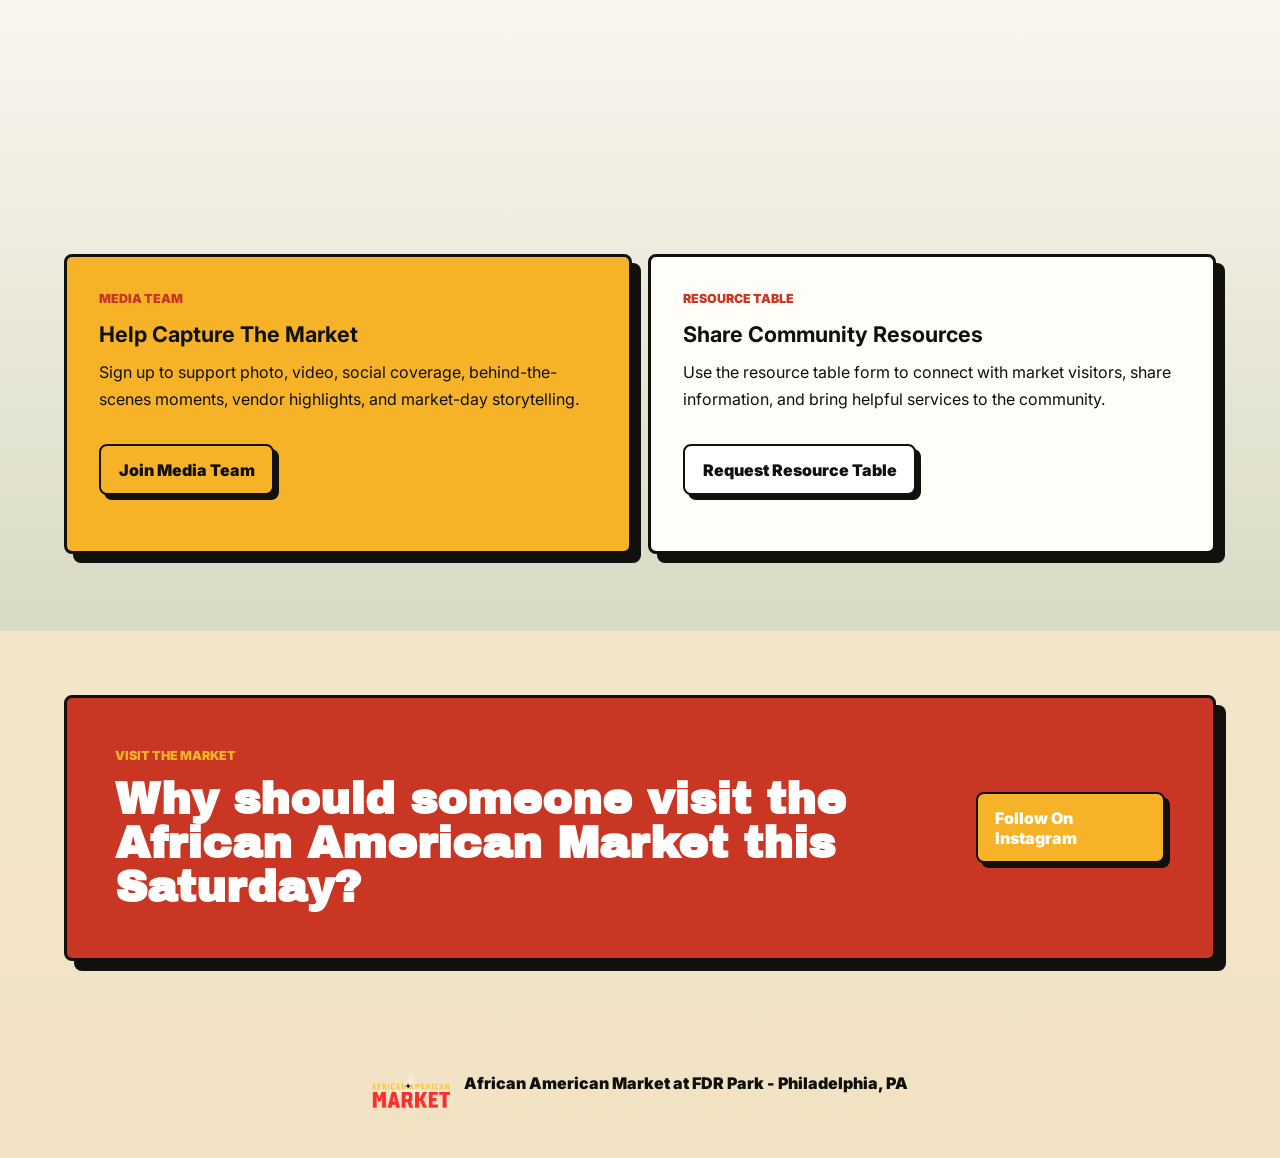
==== commit 57b9e02c: "Add community signup forms" ====
--- a/index.html
+++ b/index.html
@@ -36,6 +36,7 @@
         <a href="#calendar">July Calendar</a>
         <a href="#vendors">Vendors</a>
         <a href="#vendor-application">Vendor Application</a>
+        <a href="#community-signups">Community Sign Ups</a>
         <a href="#visit">Visit</a>
       </nav>
     </header>
@@ -256,6 +257,45 @@
         </div>
       </section>
 
+      <section class="signup-section" id="community-signups">
+        <div class="section-heading" data-animate>
+          <p class="eyebrow">Community Sign Ups</p>
+          <h2>Get involved with the African American Market.</h2>
+          <p>
+            Join the media team or reserve a resource table to support the market experience,
+            community outreach, and Saturday programming at FDR Park.
+          </p>
+        </div>
+        <div class="signup-grid">
+          <article class="signup-card" data-animate>
+            <p class="card-label">Media Team</p>
+            <h3>Help Capture The Market</h3>
+            <p>Sign up to support photo, video, social coverage, behind-the-scenes moments, vendor highlights, and market-day storytelling.</p>
+            <a
+              class="button primary"
+              href="https://docs.google.com/forms/d/e/1FAIpQLSeNz6ptoMYJ3xSDupRIgJLiLl6kRzmlpezbHU5dpGreHR_Jwg/viewform?usp=header"
+              target="_blank"
+              rel="noopener"
+            >
+              Join Media Team
+            </a>
+          </article>
+          <article class="signup-card" data-animate>
+            <p class="card-label">Resource Table</p>
+            <h3>Share Community Resources</h3>
+            <p>Use the resource table form to connect with market visitors, share information, and bring helpful services to the community.</p>
+            <a
+              class="button secondary"
+              href="https://docs.google.com/forms/d/e/1FAIpQLSfaUC8U5wMGV1_tf1K_NTF0TLkq8AMHyUQQG4wuT_ncbTKvwg/viewform?usp=header"
+              target="_blank"
+              rel="noopener"
+            >
+              Request Resource Table
+            </a>
+          </article>
+        </div>
+      </section>
+
       <section class="visit-band" id="visit" data-animate>
         <div>
           <p class="eyebrow">Visit The Market</p>
--- a/styles.css
+++ b/styles.css
@@ -567,6 +567,36 @@
   margin-top: 0.75rem;
 }
 
+.signup-section {
+  padding: clamp(3rem, 6vw, 6rem) clamp(1rem, 5vw, 5rem);
+  background:
+    linear-gradient(180deg, rgba(255, 255, 255, 0.68), rgba(7, 92, 50, 0.12)),
+    var(--cream);
+}
+
+.signup-grid {
+  display: grid;
+  grid-template-columns: repeat(2, minmax(0, 1fr));
+  gap: 1rem;
+}
+
+.signup-card {
+  min-height: 300px;
+  padding: clamp(1.35rem, 3vw, 2rem);
+  border: 3px solid var(--ink);
+  border-radius: 8px;
+  background: #fffdf7;
+  box-shadow: 9px 9px 0 var(--ink);
+}
+
+.signup-card:nth-child(1) {
+  background: var(--gold);
+}
+
+.signup-card .button {
+  margin-top: 1rem;
+}
+
 .spotlight-list h3,
 .spotlight-list p {
   padding: 0 1.2rem;
@@ -765,6 +795,7 @@
   .hero,
   .split,
   .application-section,
+  .signup-grid,
   .proposal-hero,
   .proposal-grid,
   .support-list,
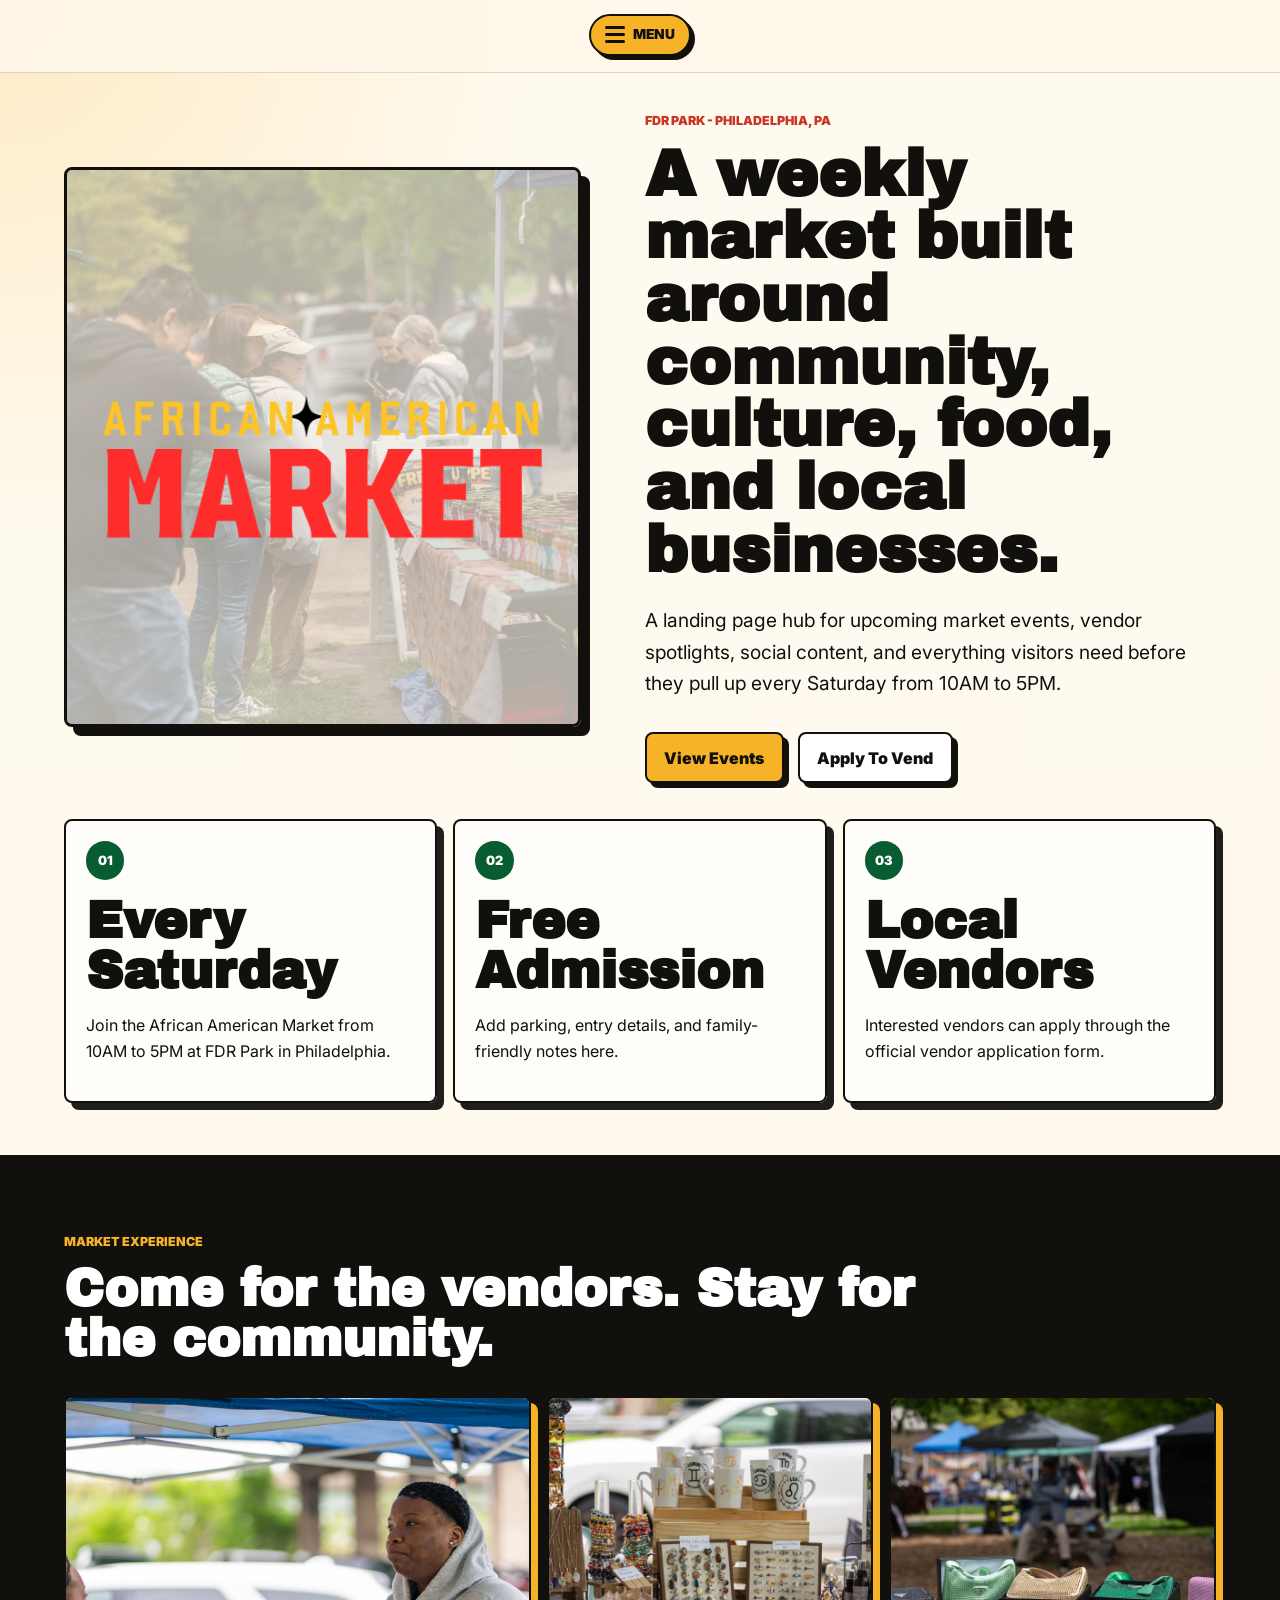
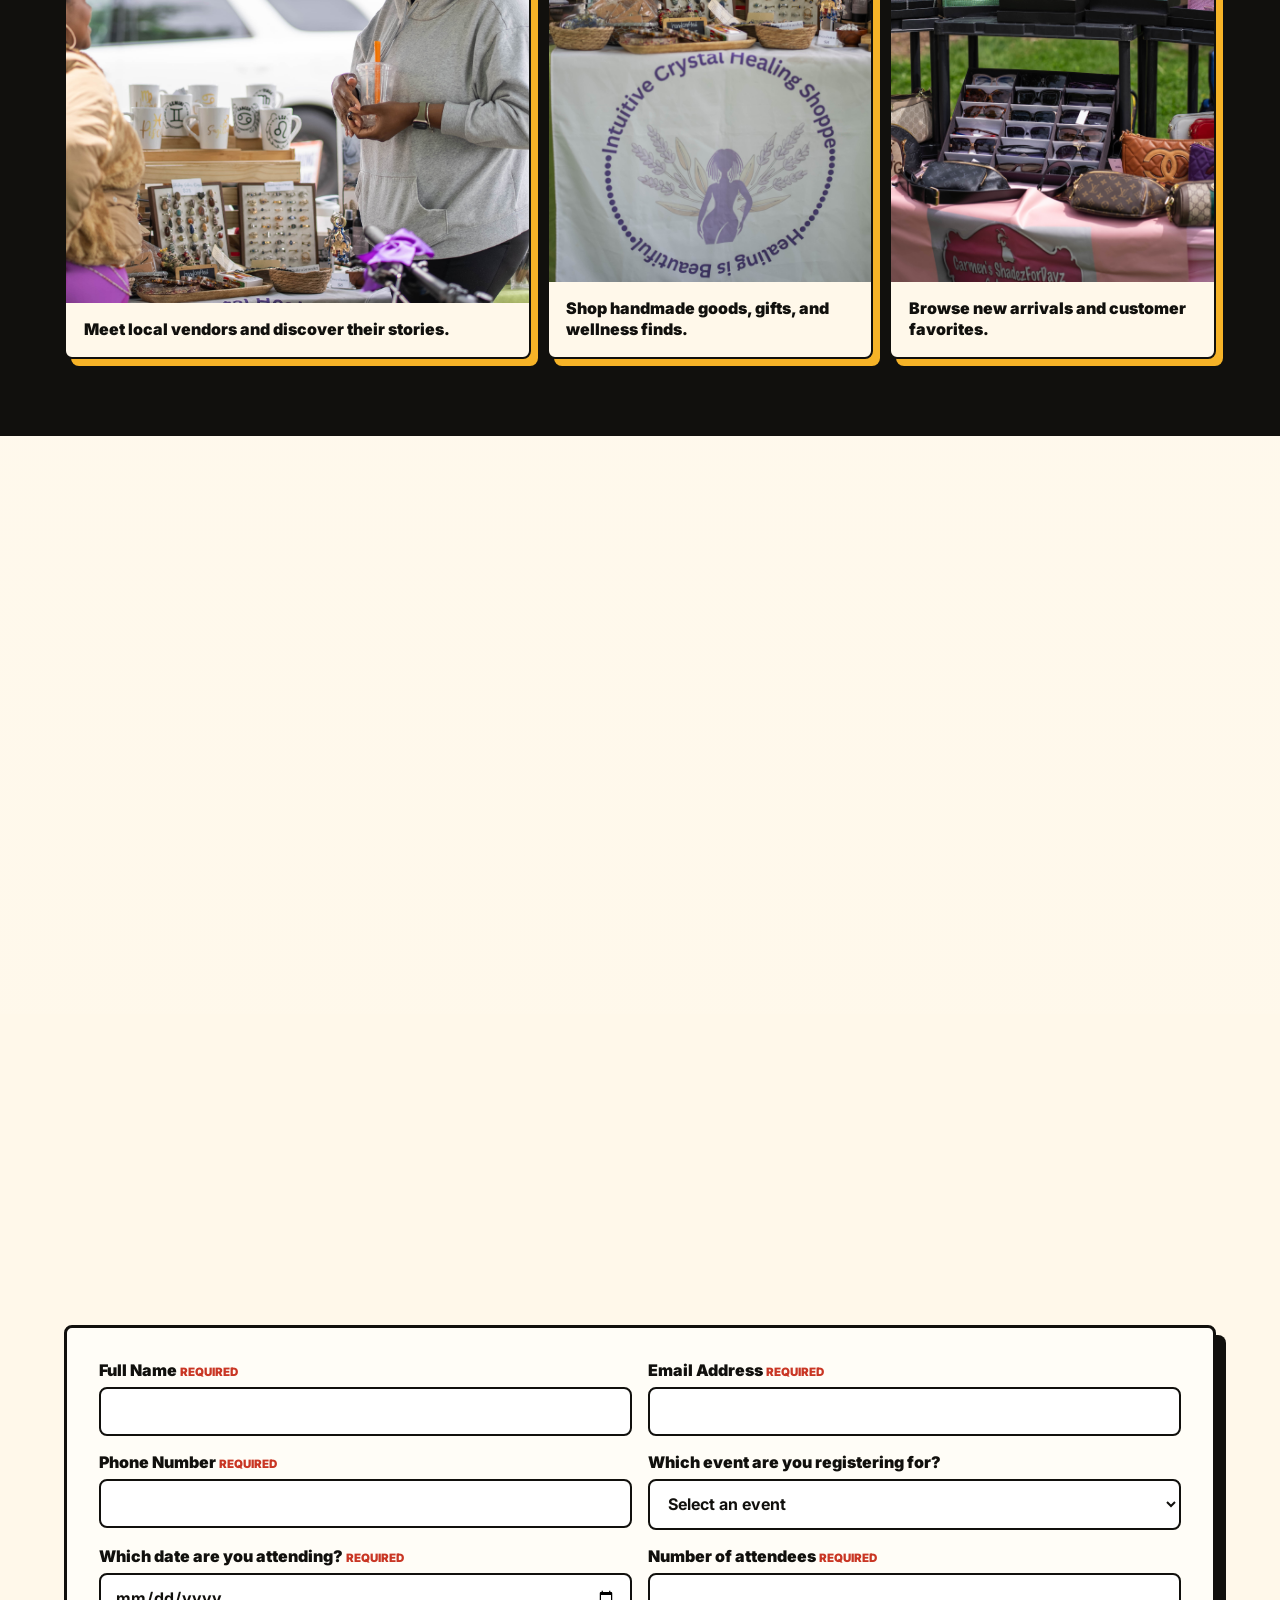
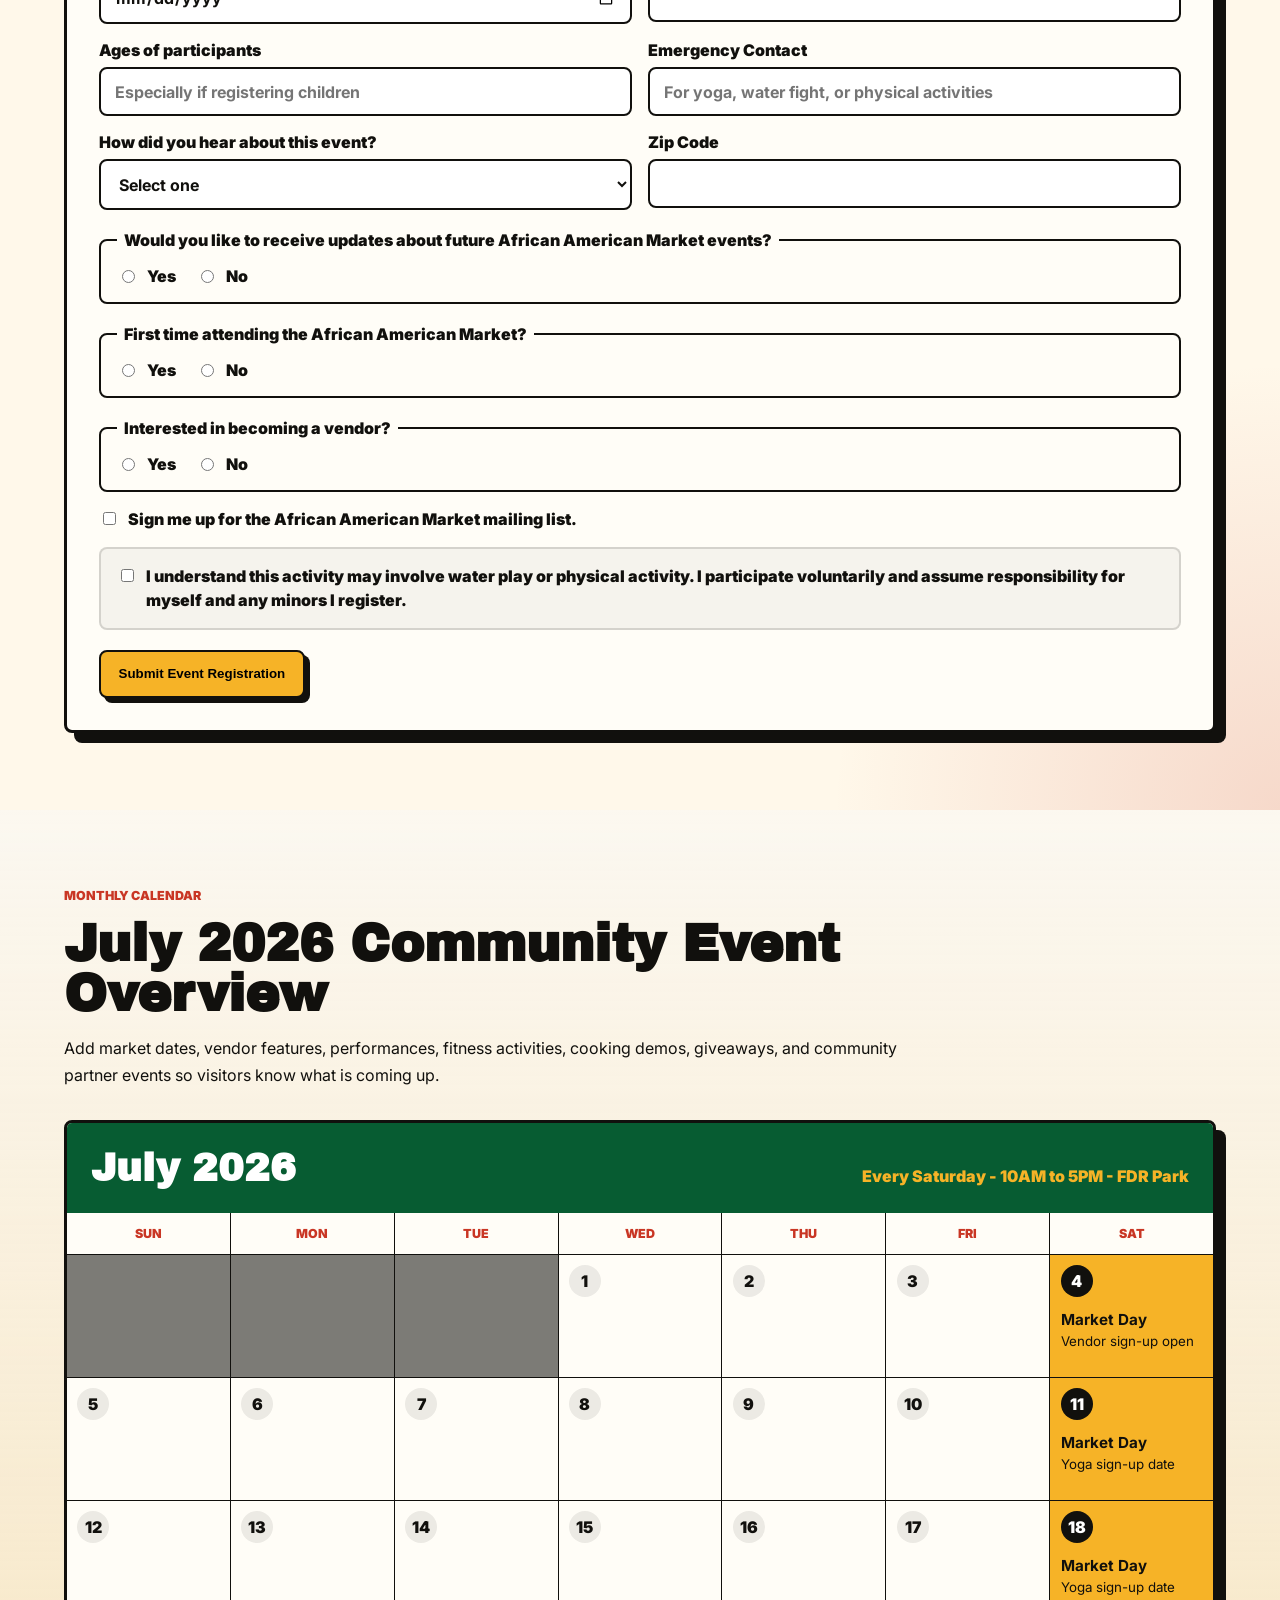
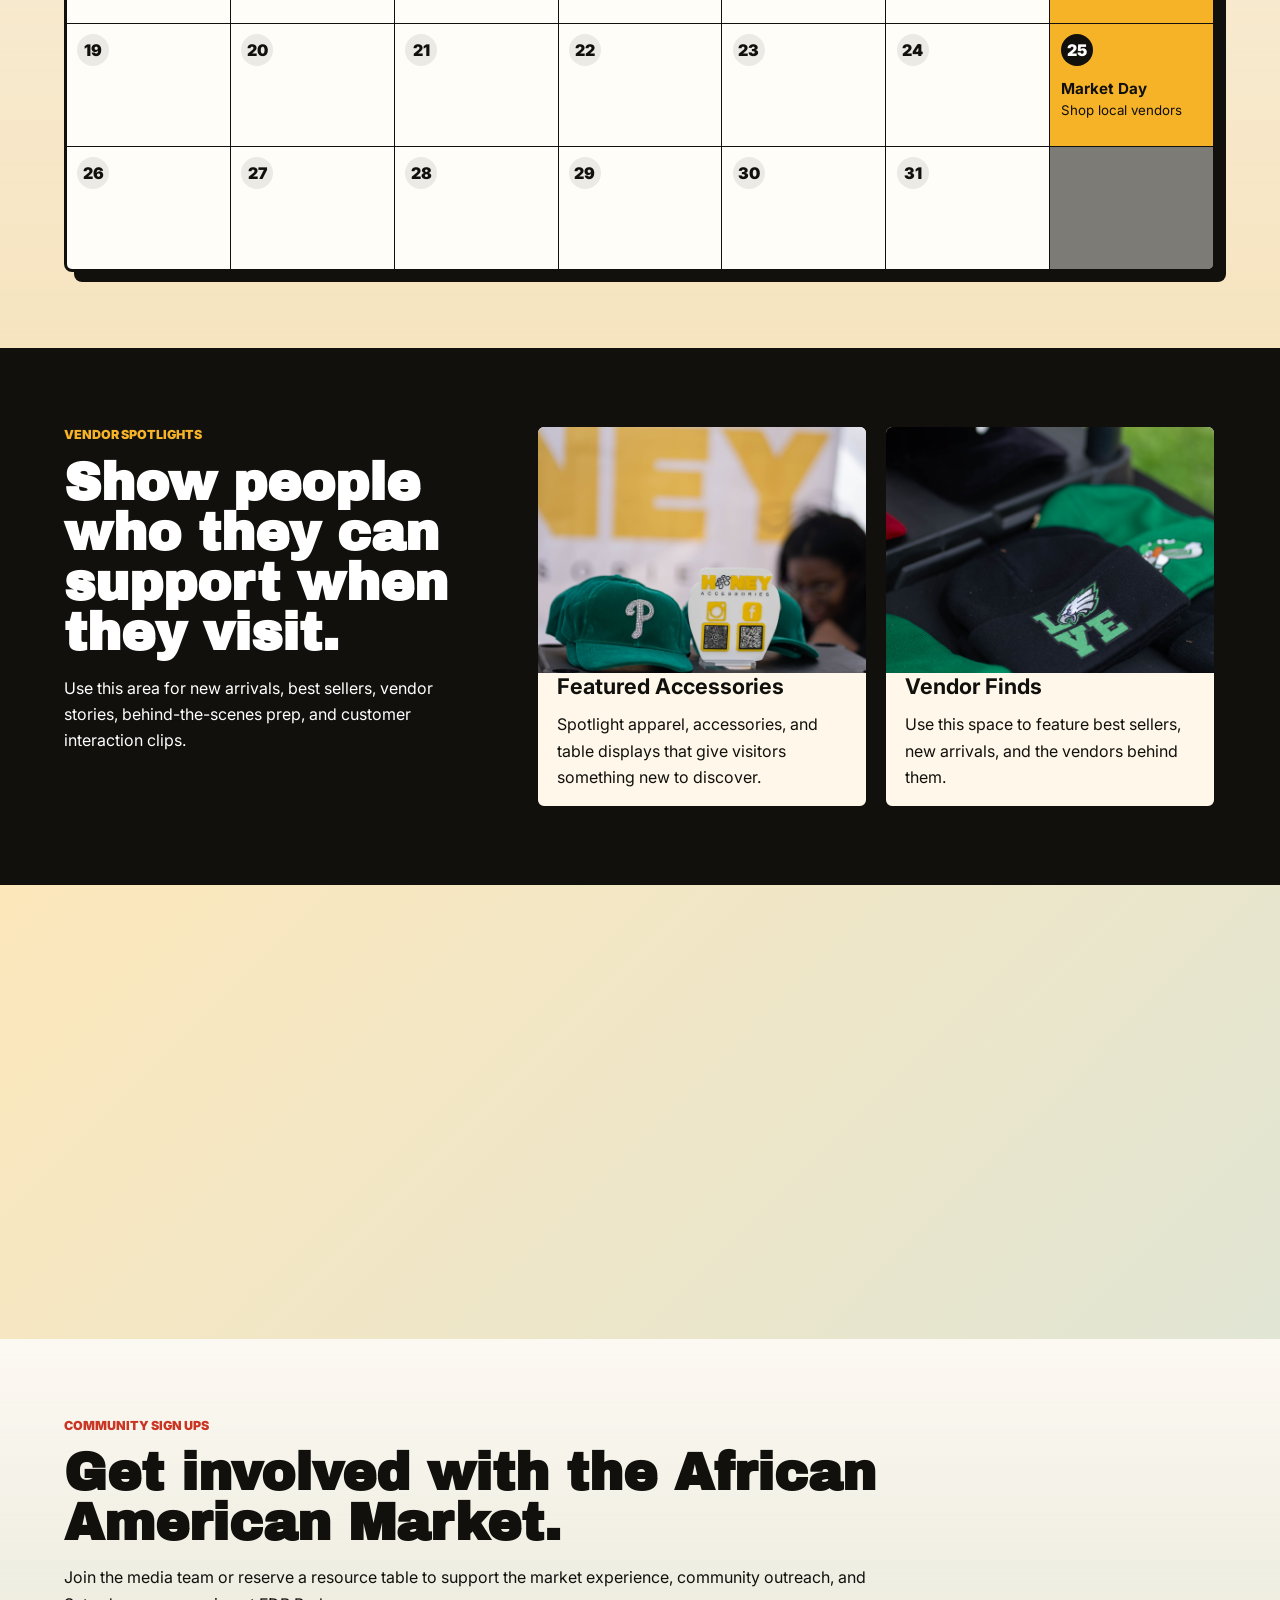
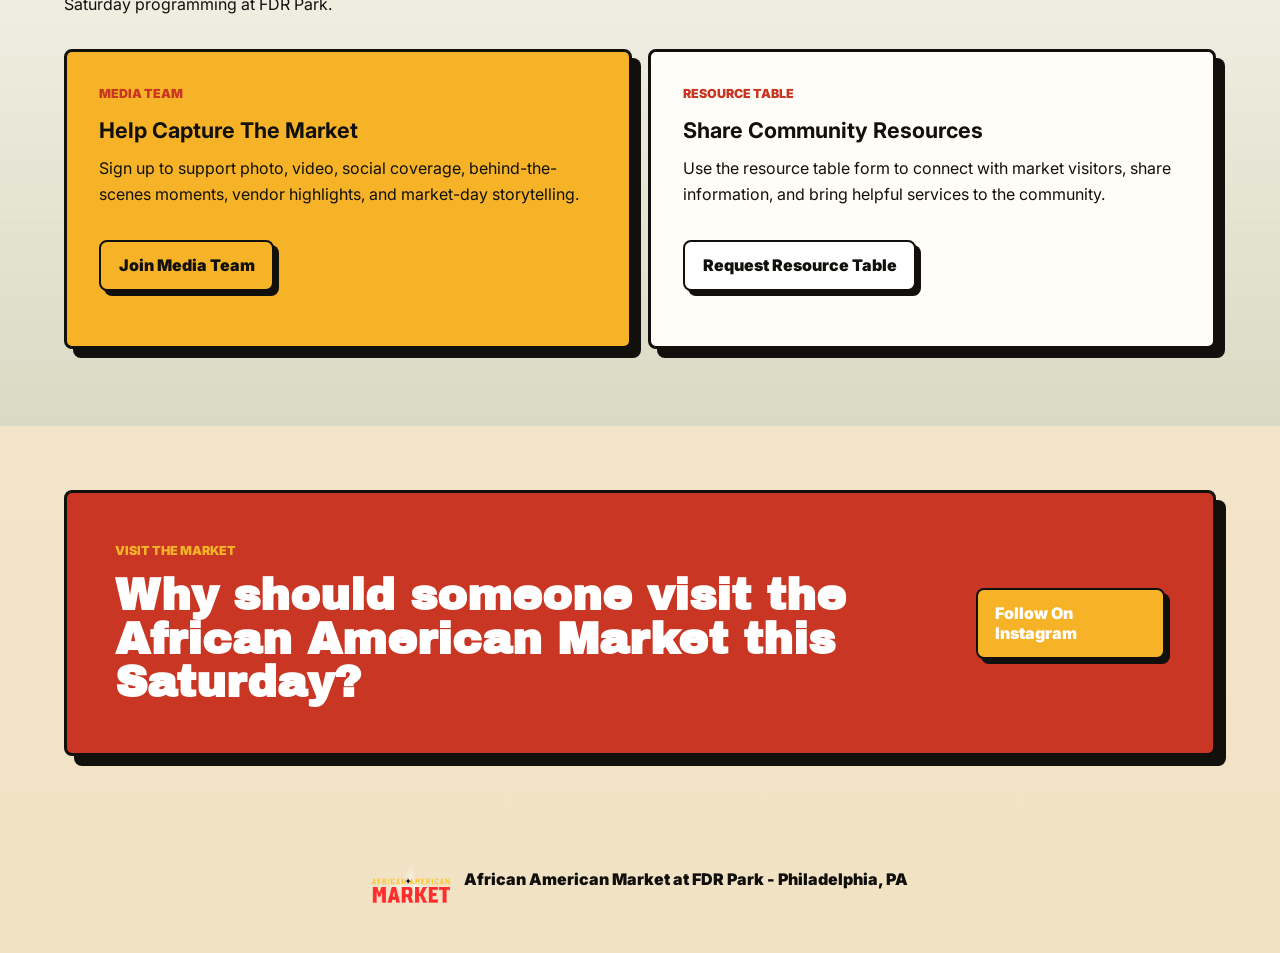
==== commit 93ad4d7b: "Add event registration form" ====
--- a/index.html
+++ b/index.html
@@ -32,6 +32,7 @@
       </button>
       <nav class="nav-links" id="main-navigation" aria-label="Main navigation">
         <a href="#events">Events</a>
+        <a href="#event-signup">Event Sign Up</a>
         <a href="#experience">Experience</a>
         <a href="#calendar">July Calendar</a>
         <a href="#vendors">Vendors</a>
@@ -117,7 +118,7 @@
             <p class="card-label">Yoga Sign Up</p>
             <h3>Upcoming Yoga Dates</h3>
             <p>Sign up for yoga on July 11, July 18, Aug 15, Sept 19, and Oct 17.</p>
-            <a href="https://www.instagram.com/aamarket_fdrpark/" target="_blank" rel="noopener">Message AAM for details</a>
+            <a href="#event-signup">Register for yoga</a>
           </article>
           <article class="feature-card event-card" data-animate>
             <p class="card-label">Every Saturday</p>
@@ -126,6 +127,107 @@
             <a href="#calendar">View calendar</a>
           </article>
         </div>
+      </section>
+
+      <section class="event-form-section" id="event-signup">
+        <div class="section-heading" data-animate>
+          <p class="eyebrow">Event Sign Up</p>
+          <h2>Register for African American Market activities.</h2>
+          <p>
+            Sign up for yoga, water fights, cooking demonstrations, kids activities,
+            wellness workshops, and future market programming.
+          </p>
+        </div>
+        <form class="event-form" action="https://formspree.io/f/xykqnbdq" method="POST" data-animate>
+          <div class="form-grid">
+            <label>
+              Full Name <span>Required</span>
+              <input type="text" name="full_name" autocomplete="name" required>
+            </label>
+            <label>
+              Email Address <span>Required</span>
+              <input type="email" name="email" autocomplete="email" required>
+            </label>
+            <label>
+              Phone Number <span>Required</span>
+              <input type="tel" name="phone" autocomplete="tel" required>
+            </label>
+            <label>
+              Which event are you registering for?
+              <select name="event" id="event-type" required>
+                <option value="">Select an event</option>
+                <option>Yoga</option>
+                <option>Water Fight</option>
+                <option>Cooking Demonstration</option>
+                <option>Kids Activity</option>
+                <option>Wellness Workshop</option>
+                <option>Other</option>
+              </select>
+            </label>
+            <label>
+              Which date are you attending? <span>Required</span>
+              <input type="date" name="event_date" required>
+            </label>
+            <label>
+              Number of attendees <span>Required</span>
+              <input type="number" name="attendees" min="1" required>
+            </label>
+            <label>
+              Ages of participants
+              <input type="text" name="participant_ages" placeholder="Especially if registering children">
+            </label>
+            <label>
+              Emergency Contact
+              <input type="text" name="emergency_contact" placeholder="For yoga, water fight, or physical activities">
+            </label>
+            <label>
+              How did you hear about this event?
+              <select name="referral_source">
+                <option value="">Select one</option>
+                <option>Instagram</option>
+                <option>Facebook</option>
+                <option>Friend</option>
+                <option>At the Market</option>
+                <option>Other</option>
+              </select>
+            </label>
+            <label>
+              Zip Code
+              <input type="text" name="zip_code" inputmode="numeric" autocomplete="postal-code">
+            </label>
+          </div>
+
+          <fieldset>
+            <legend>Would you like to receive updates about future African American Market events?</legend>
+            <label class="choice"><input type="radio" name="future_updates" value="Yes"> Yes</label>
+            <label class="choice"><input type="radio" name="future_updates" value="No"> No</label>
+          </fieldset>
+
+          <fieldset>
+            <legend>First time attending the African American Market?</legend>
+            <label class="choice"><input type="radio" name="first_time_attending" value="Yes"> Yes</label>
+            <label class="choice"><input type="radio" name="first_time_attending" value="No"> No</label>
+          </fieldset>
+
+          <fieldset>
+            <legend>Interested in becoming a vendor?</legend>
+            <label class="choice"><input type="radio" name="interested_vendor" value="Yes"> Yes</label>
+            <label class="choice"><input type="radio" name="interested_vendor" value="No"> No</label>
+          </fieldset>
+
+          <label class="checkbox-line">
+            <input type="checkbox" name="mailing_list_signup" value="Yes">
+            Sign me up for the African American Market mailing list.
+          </label>
+
+          <label class="checkbox-line required-check">
+            <input type="checkbox" name="water_activity_waiver" value="Accepted" id="water-waiver">
+            I understand this activity may involve water play or physical activity. I participate voluntarily and assume responsibility for myself and any minors I register.
+          </label>
+
+          <input type="hidden" name="_subject" value="New African American Market Event Registration">
+          <button class="button primary" type="submit">Submit Event Registration</button>
+        </form>
       </section>
 
       <section class="calendar-section" id="calendar">
--- a/styles.css
+++ b/styles.css
@@ -410,6 +410,102 @@
   text-underline-offset: 5px;
 }
 
+.event-form-section {
+  padding: clamp(3rem, 6vw, 6rem) clamp(1rem, 5vw, 5rem);
+  background:
+    radial-gradient(circle at bottom right, rgba(201, 54, 36, 0.16), transparent 28rem),
+    var(--paper);
+}
+
+.event-form {
+  padding: clamp(1.25rem, 3vw, 2rem);
+  border: 3px solid var(--ink);
+  border-radius: 8px;
+  background: #fffdf7;
+  box-shadow: 10px 10px 0 var(--ink);
+}
+
+.form-grid {
+  display: grid;
+  grid-template-columns: repeat(2, minmax(0, 1fr));
+  gap: 1rem;
+}
+
+.event-form label,
+.event-form legend {
+  font-weight: 900;
+}
+
+.event-form label span {
+  color: var(--red);
+  font-size: 0.72rem;
+  text-transform: uppercase;
+}
+
+.event-form input,
+.event-form select {
+  width: 100%;
+  min-height: 48px;
+  margin-top: 0.45rem;
+  padding: 0.78rem 0.85rem;
+  border: 2px solid var(--ink);
+  border-radius: 8px;
+  background: white;
+  color: var(--ink);
+  font: inherit;
+  font-weight: 700;
+}
+
+.event-form fieldset {
+  display: flex;
+  flex-wrap: wrap;
+  gap: 0.8rem 1.25rem;
+  margin: 1.25rem 0 0;
+  padding: 1rem;
+  border: 2px solid var(--ink);
+  border-radius: 8px;
+}
+
+.event-form legend {
+  padding: 0 0.45rem;
+}
+
+.choice,
+.checkbox-line {
+  display: flex;
+  align-items: flex-start;
+  gap: 0.55rem;
+}
+
+.choice input,
+.checkbox-line input {
+  width: auto;
+  min-height: auto;
+  margin-top: 0.22rem;
+}
+
+.checkbox-line {
+  margin-top: 1rem;
+  font-weight: 800;
+  line-height: 1.45;
+}
+
+.required-check {
+  padding: 1rem;
+  border: 2px solid var(--line);
+  border-radius: 8px;
+  background: rgba(17, 16, 13, 0.04);
+}
+
+.required-check.is-required {
+  border-color: var(--red);
+  background: rgba(201, 54, 36, 0.08);
+}
+
+.event-form button {
+  margin-top: 1.25rem;
+}
+
 .calendar-section {
   padding: clamp(3rem, 6vw, 6rem) clamp(1rem, 5vw, 5rem);
   background:
@@ -810,6 +906,7 @@
 
   .quick-info,
   .card-grid,
+  .form-grid,
   .photo-grid,
   .spotlight-list {
     grid-template-columns: 1fr;
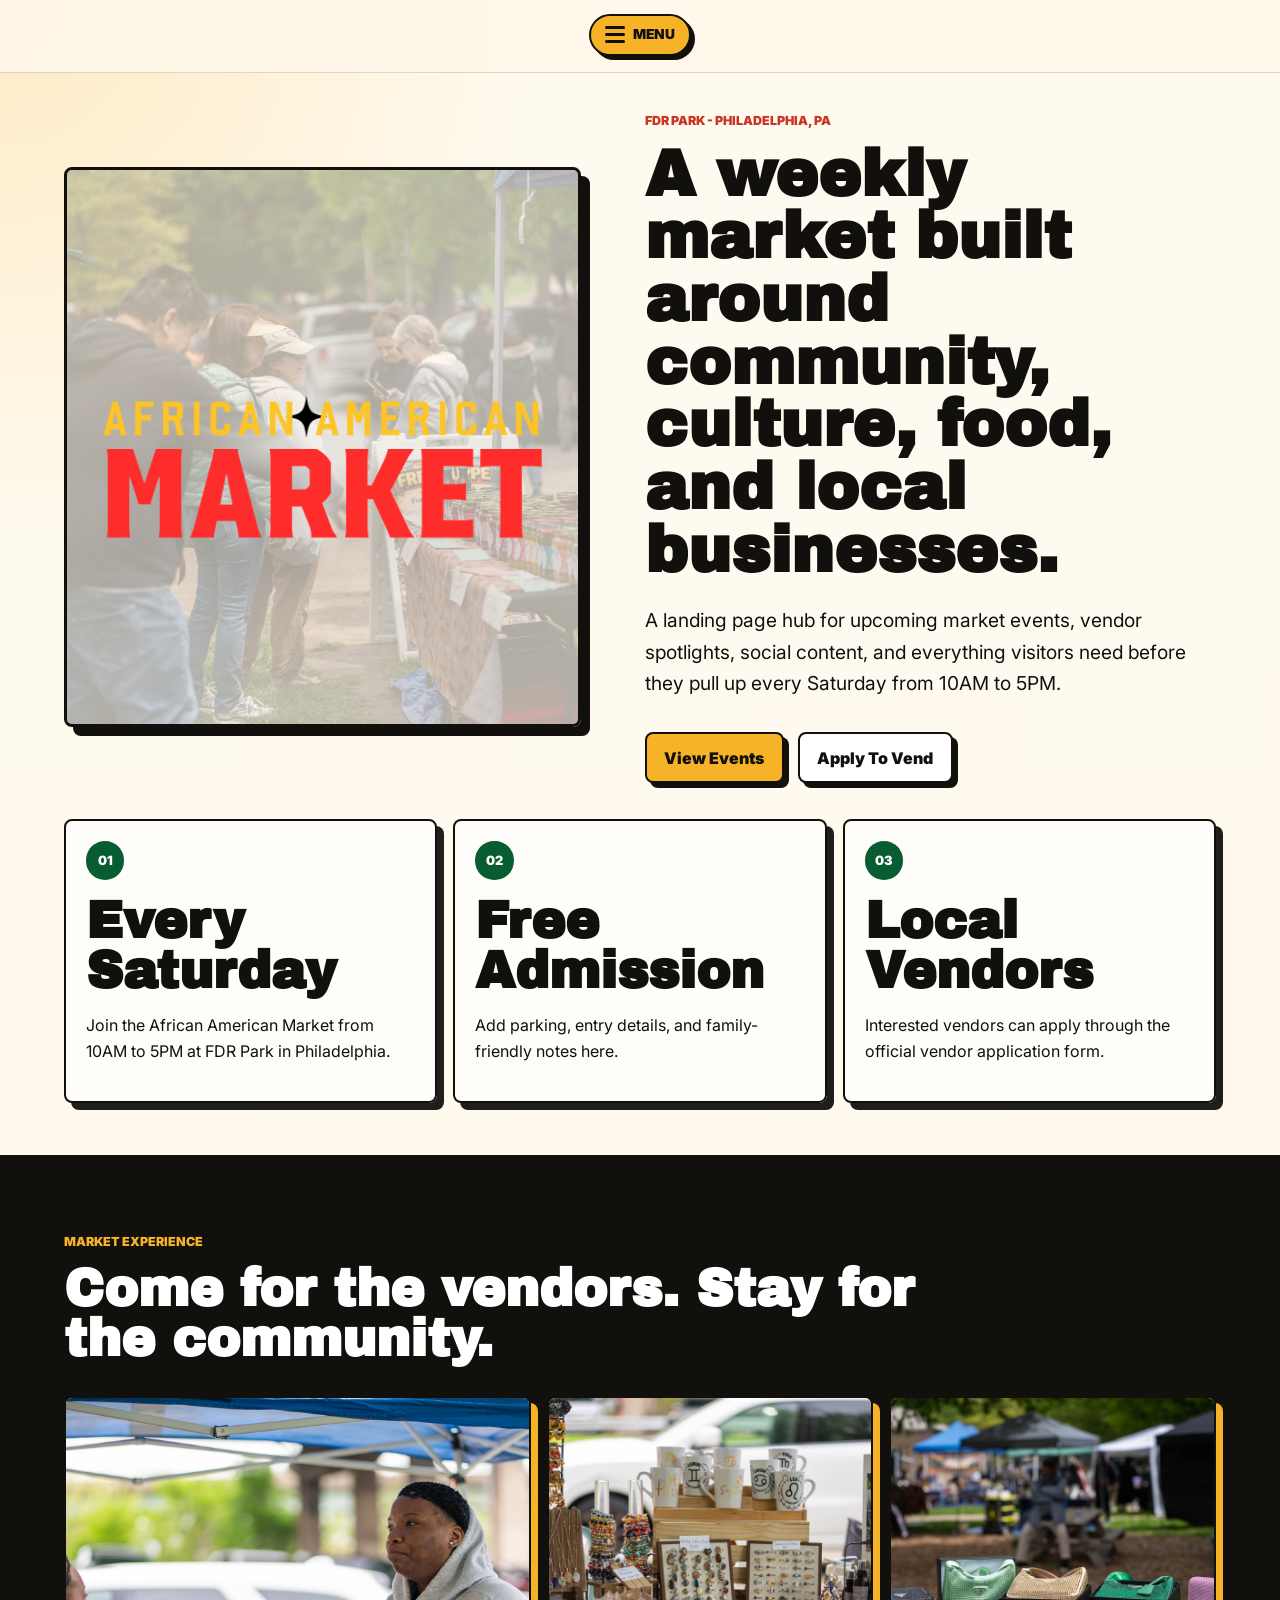
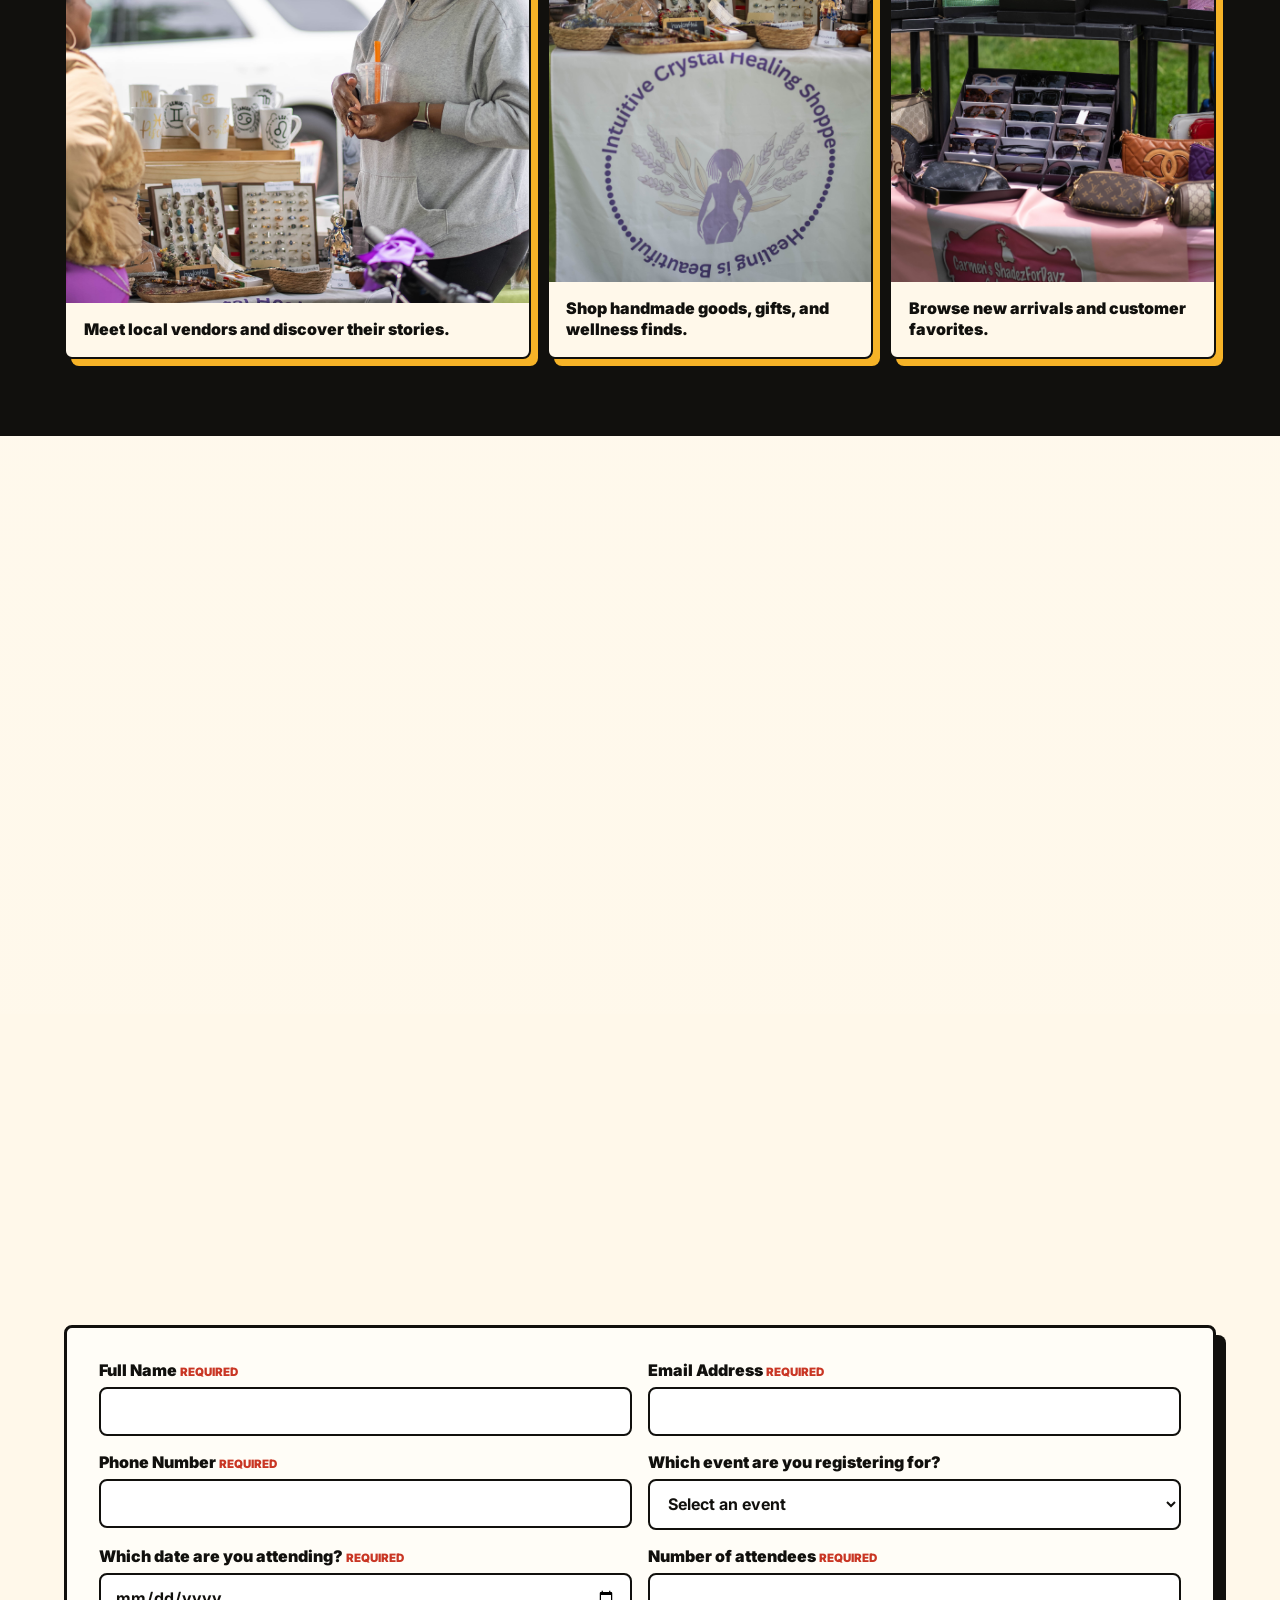
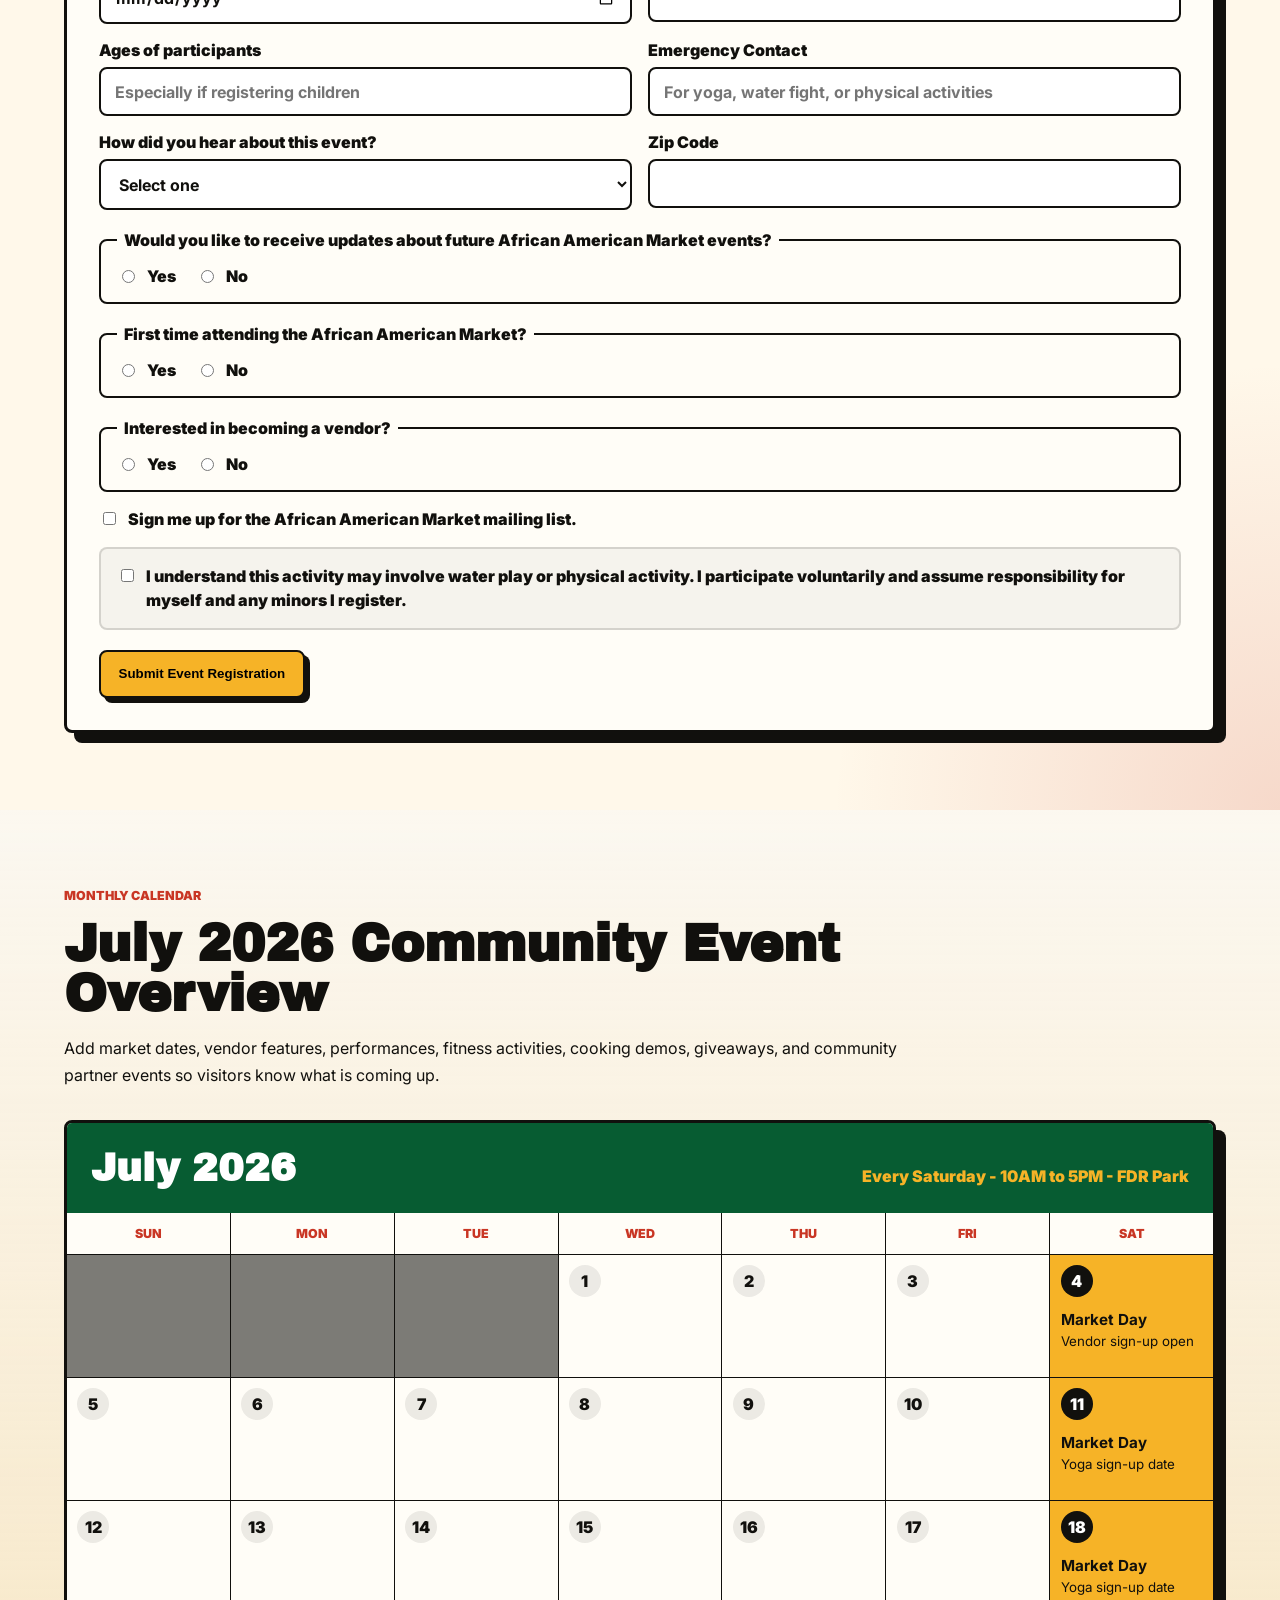
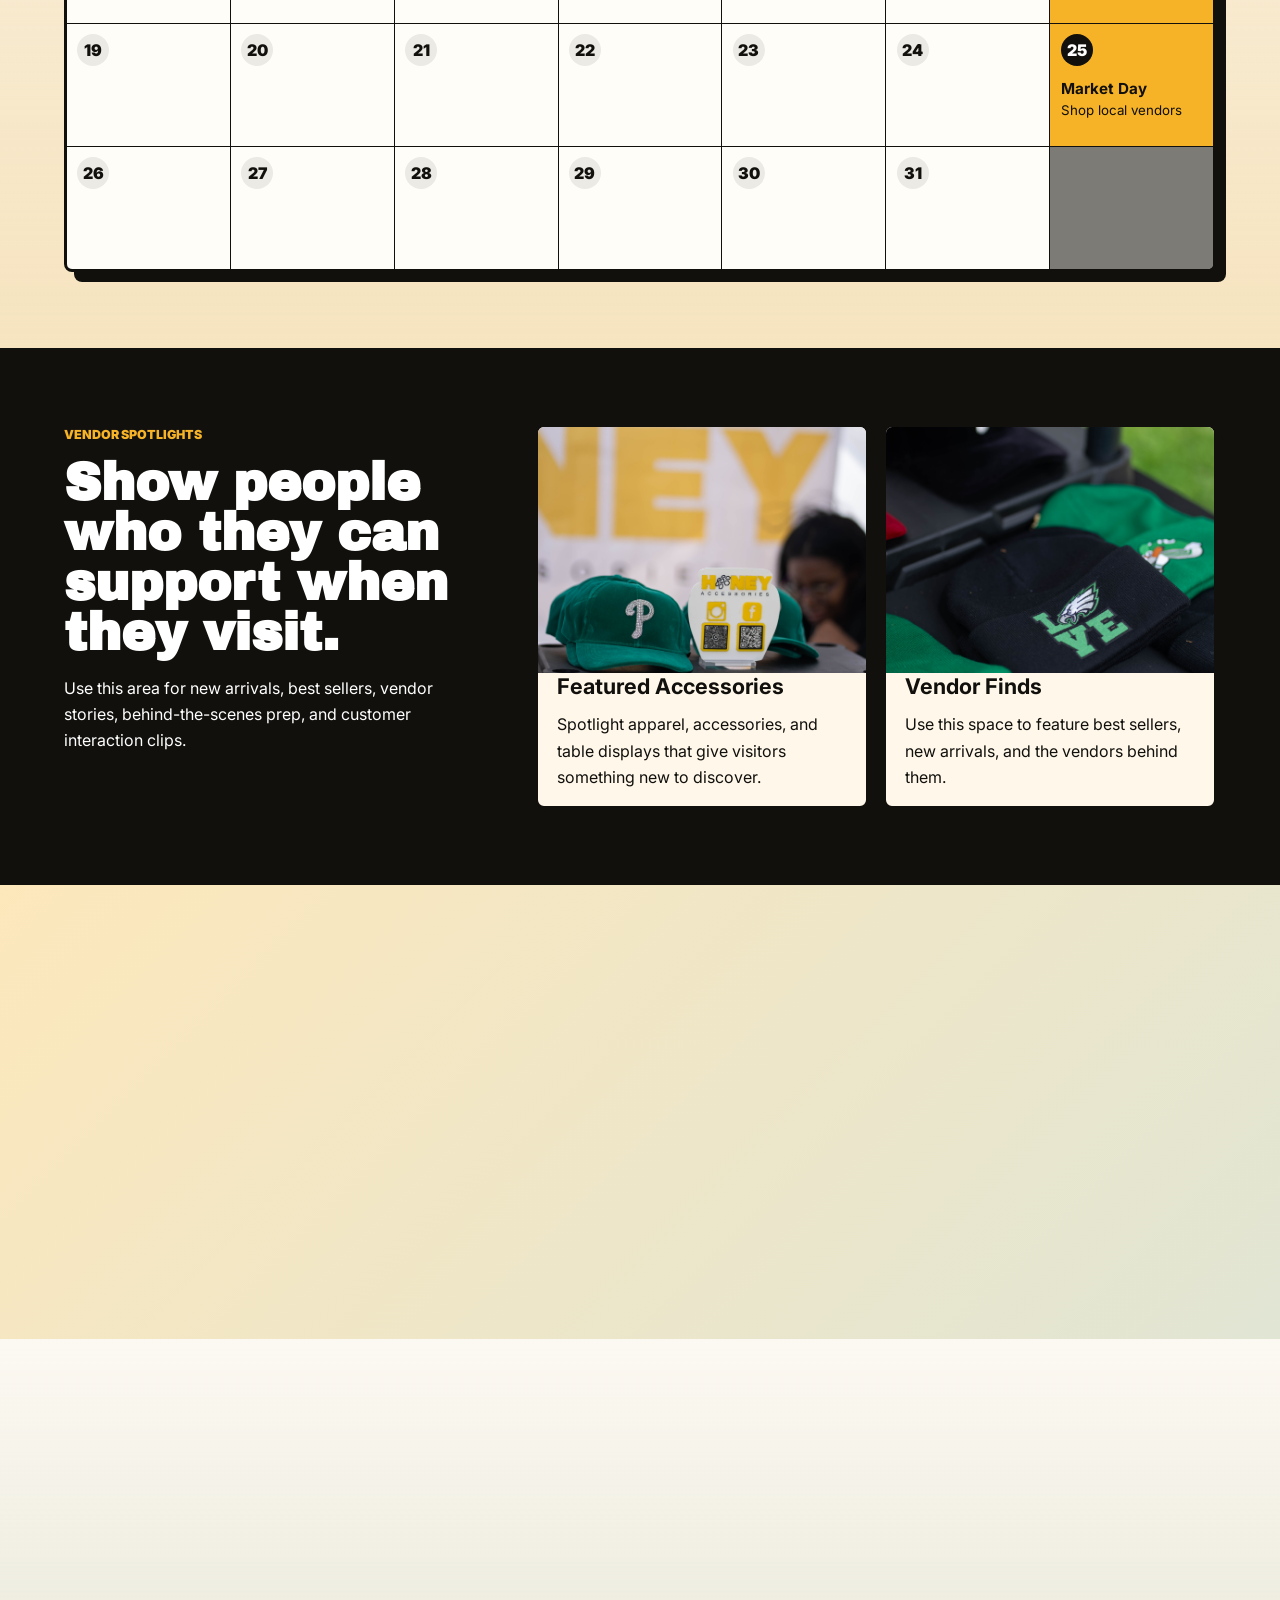
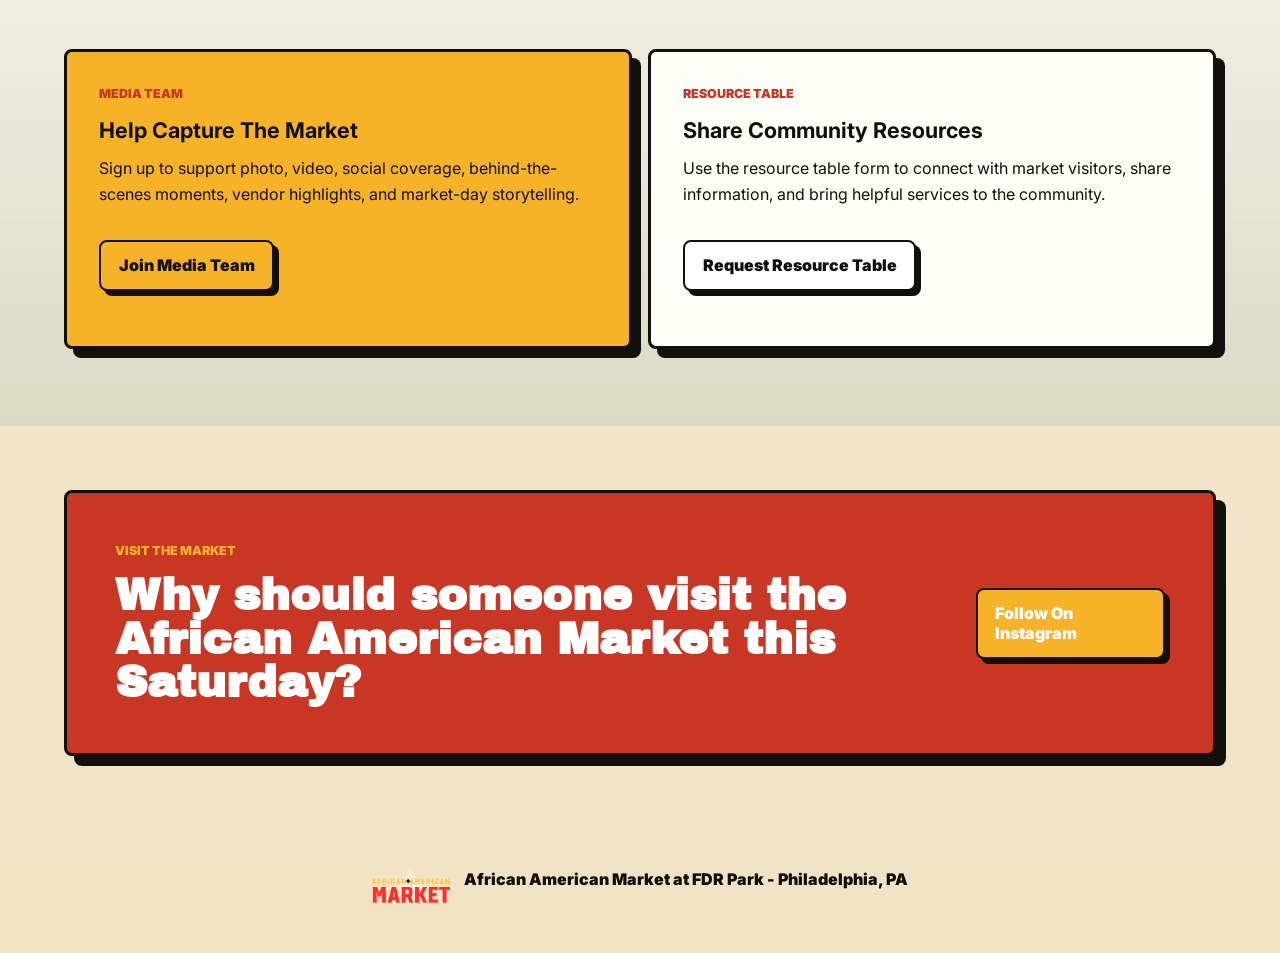
==== commit f8ddf75d: "Add floating comb jump button" ====
--- a/index.html
+++ b/index.html
@@ -419,6 +419,21 @@
       <p>African American Market at FDR Park - Philadelphia, PA</p>
     </footer>
 
+    <a class="jump-comb" href="#top" aria-label="Jump back to top">
+      <span class="comb-afro" aria-hidden="true">
+        <span class="comb-arrow">&uarr;</span>
+      </span>
+      <span class="comb-spine" aria-hidden="true"></span>
+      <span class="comb-teeth" aria-hidden="true">
+        <span></span>
+        <span></span>
+        <span></span>
+        <span></span>
+        <span></span>
+        <span></span>
+      </span>
+    </a>
+
     <script src="script.js"></script>
   </body>
 </html>
--- a/styles.css
+++ b/styles.css
@@ -731,6 +731,107 @@
   font-weight: 900;
 }
 
+.jump-comb {
+  position: fixed;
+  right: clamp(0.8rem, 3vw, 1.5rem);
+  bottom: clamp(0.8rem, 3vw, 1.5rem);
+  z-index: 30;
+  display: flex;
+  width: 74px;
+  height: 128px;
+  align-items: center;
+  flex-direction: column;
+  text-decoration: none;
+  opacity: 0;
+  pointer-events: none;
+  transform: translateY(18px) rotate(2deg) scale(0.94);
+  transition:
+    opacity 220ms ease,
+    transform 220ms ease,
+    filter 220ms ease;
+  filter: drop-shadow(0 16px 18px rgba(17, 16, 13, 0.28));
+}
+
+.jump-comb.is-visible {
+  opacity: 1;
+  pointer-events: auto;
+  transform: translateY(0) rotate(2deg) scale(1);
+  animation: combFloat 3.4s ease-in-out infinite;
+}
+
+.jump-comb:hover {
+  filter: drop-shadow(0 18px 18px rgba(17, 16, 13, 0.34));
+}
+
+.jump-comb:focus-visible {
+  outline: 4px solid var(--gold);
+  outline-offset: 8px;
+}
+
+.comb-afro {
+  position: relative;
+  z-index: 2;
+  display: grid;
+  width: 62px;
+  height: 62px;
+  place-items: center;
+  border-radius: 50%;
+  background: var(--ink);
+}
+
+.comb-afro::before {
+  position: absolute;
+  z-index: -1;
+  top: -8px;
+  left: 22px;
+  width: 18px;
+  height: 18px;
+  border-radius: 50%;
+  background: var(--ink);
+  box-shadow:
+    14px 1px 0 var(--ink),
+    26px 11px 0 var(--ink),
+    29px 27px 0 var(--ink),
+    20px 43px 0 var(--ink),
+    4px 51px 0 var(--ink),
+    -13px 49px 0 var(--ink),
+    -28px 38px 0 var(--ink),
+    -34px 20px 0 var(--ink),
+    -27px 4px 0 var(--ink),
+    -11px -5px 0 var(--ink);
+}
+
+.comb-arrow {
+  position: relative;
+  z-index: 1;
+  color: var(--gold);
+  font-family: "Archivo Black", "Inter", sans-serif;
+  font-size: 1.75rem;
+  line-height: 1;
+  transform: translateY(1px);
+}
+
+.comb-spine {
+  width: 62px;
+  height: 30px;
+  margin-top: -4px;
+  border-radius: 18px 18px 7px 7px;
+  background: var(--ink);
+}
+
+.comb-teeth {
+  display: grid;
+  width: 62px;
+  grid-template-columns: repeat(6, 1fr);
+  gap: 4px;
+}
+
+.comb-teeth span {
+  height: 48px;
+  border-radius: 0 0 8px 8px;
+  background: var(--ink);
+}
+
 .project-page {
   background:
     radial-gradient(circle at top right, rgba(246, 179, 39, 0.22), transparent 30rem),
@@ -869,6 +970,16 @@
   }
   50% {
     transform: translateY(-14px) rotate(1deg);
+  }
+}
+
+@keyframes combFloat {
+  0%,
+  100% {
+    transform: translateY(0) rotate(2deg) scale(1);
+  }
+  50% {
+    transform: translateY(-8px) rotate(-1deg) scale(1.02);
   }
 }
 
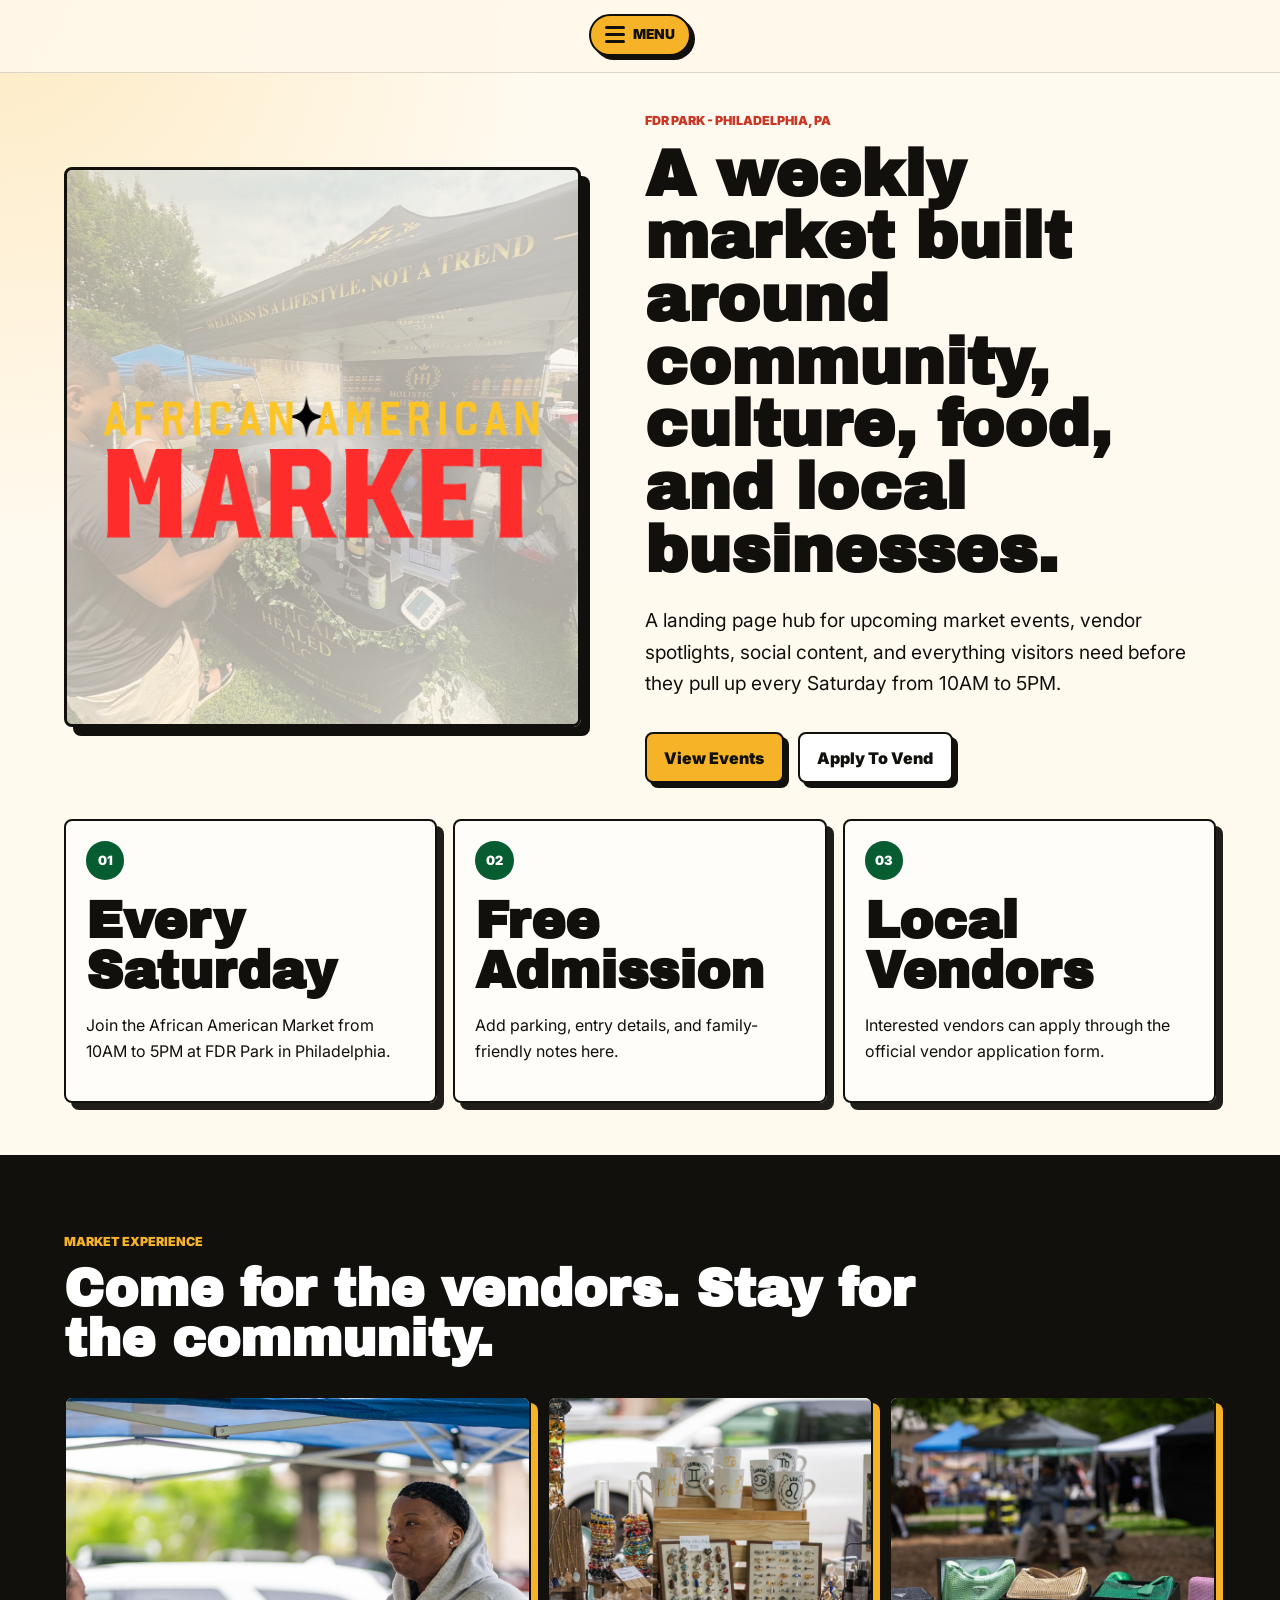
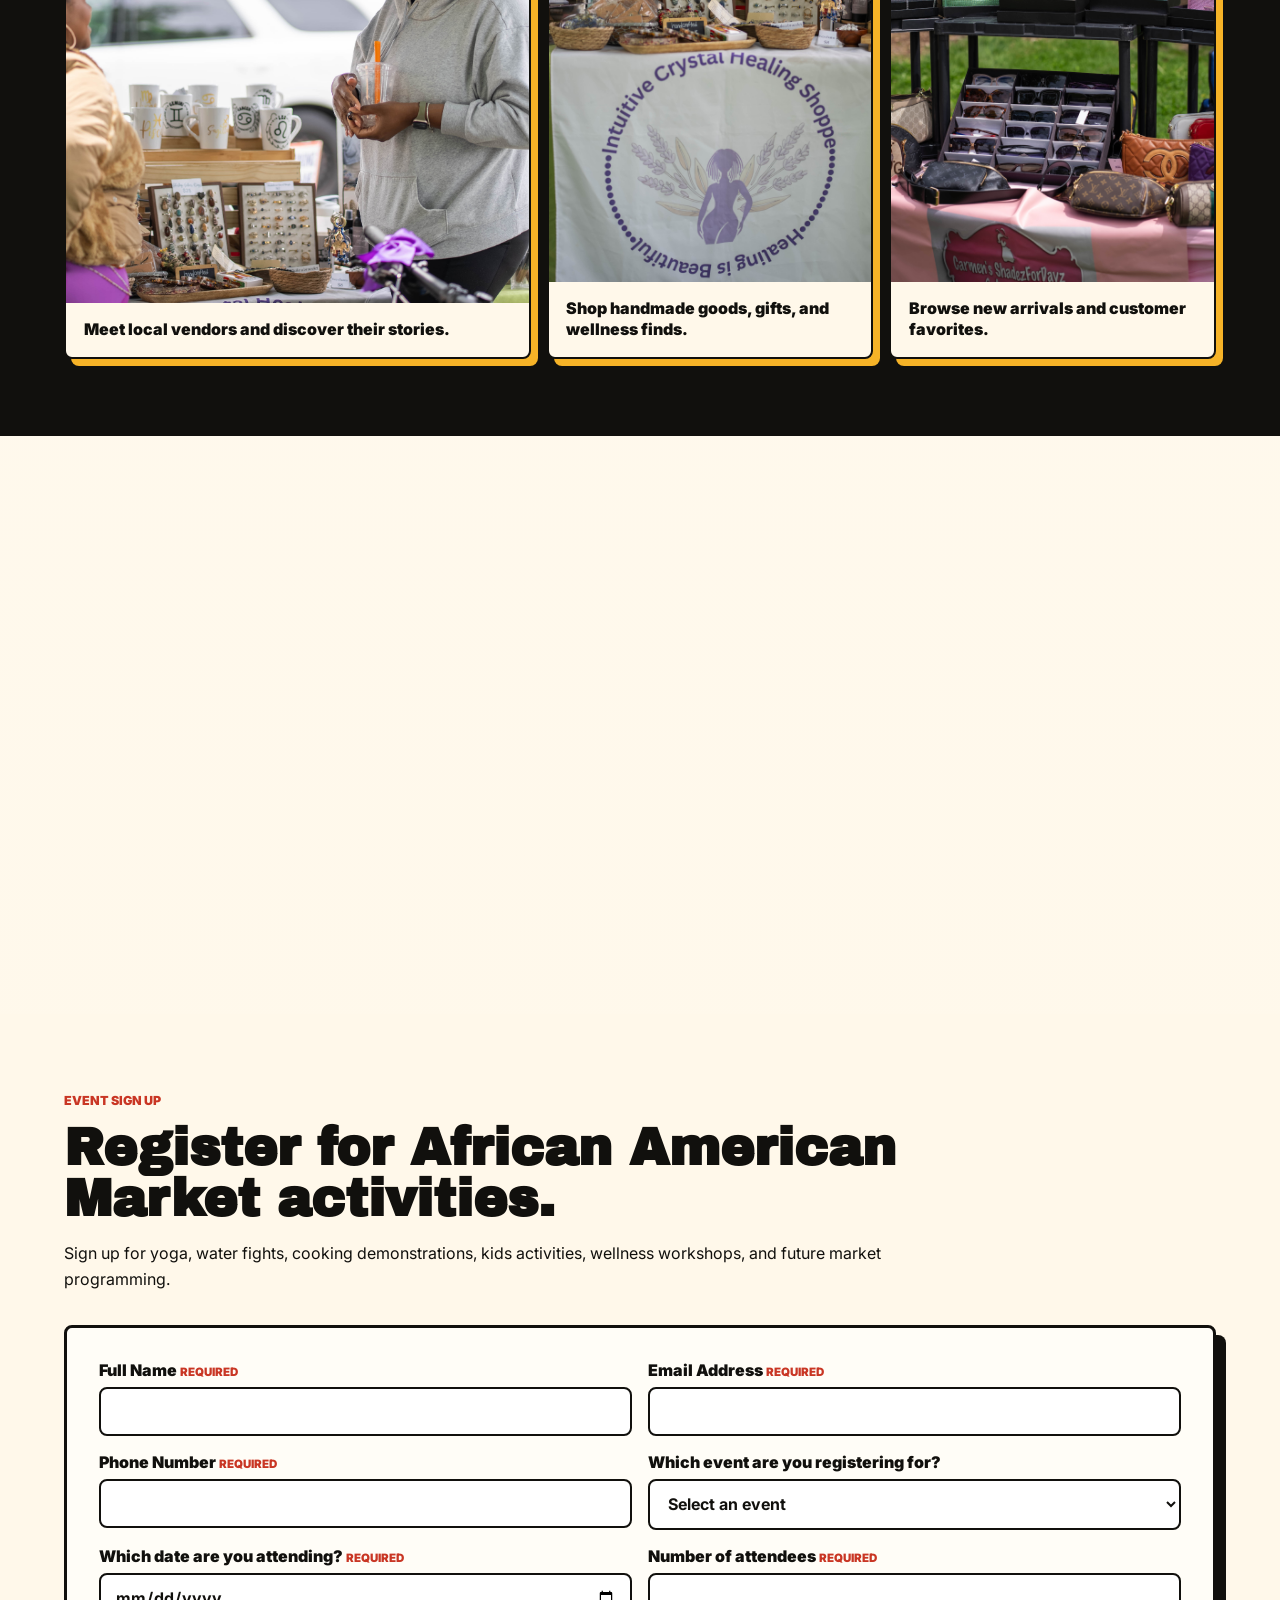
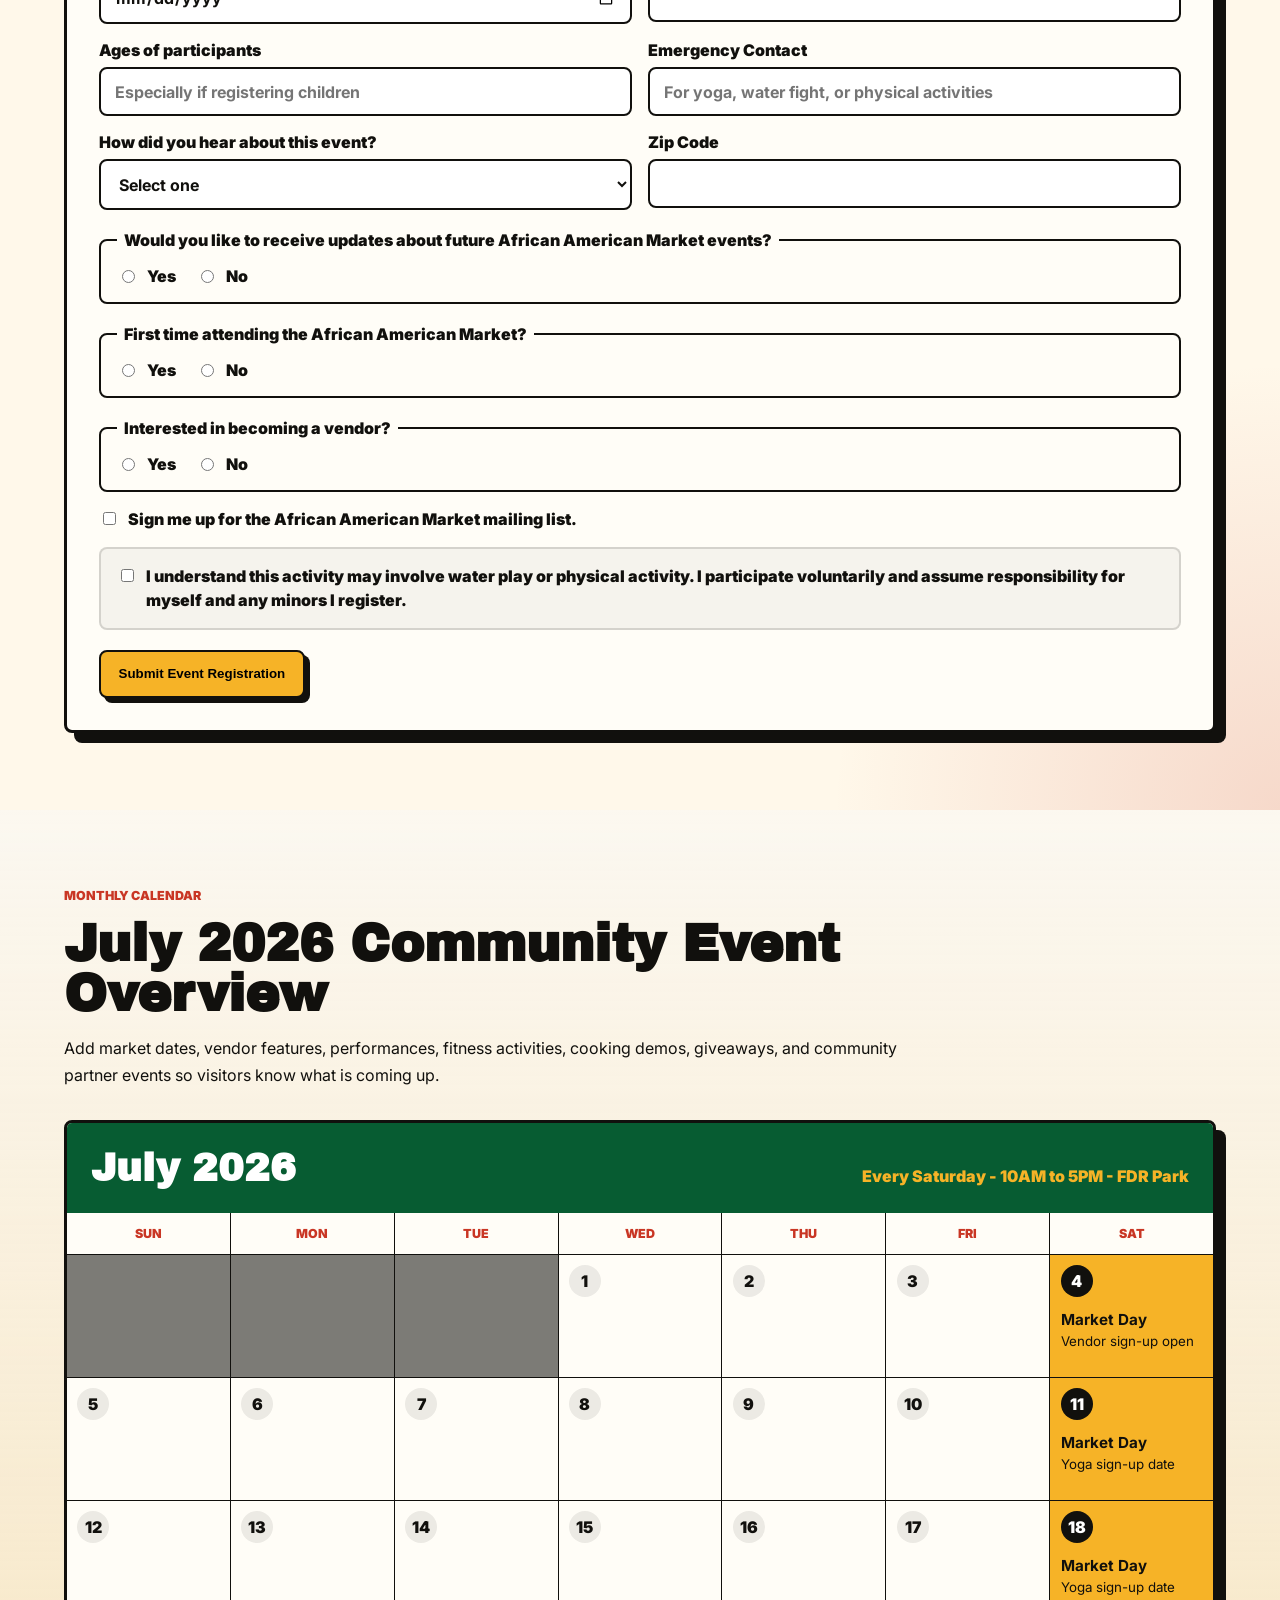
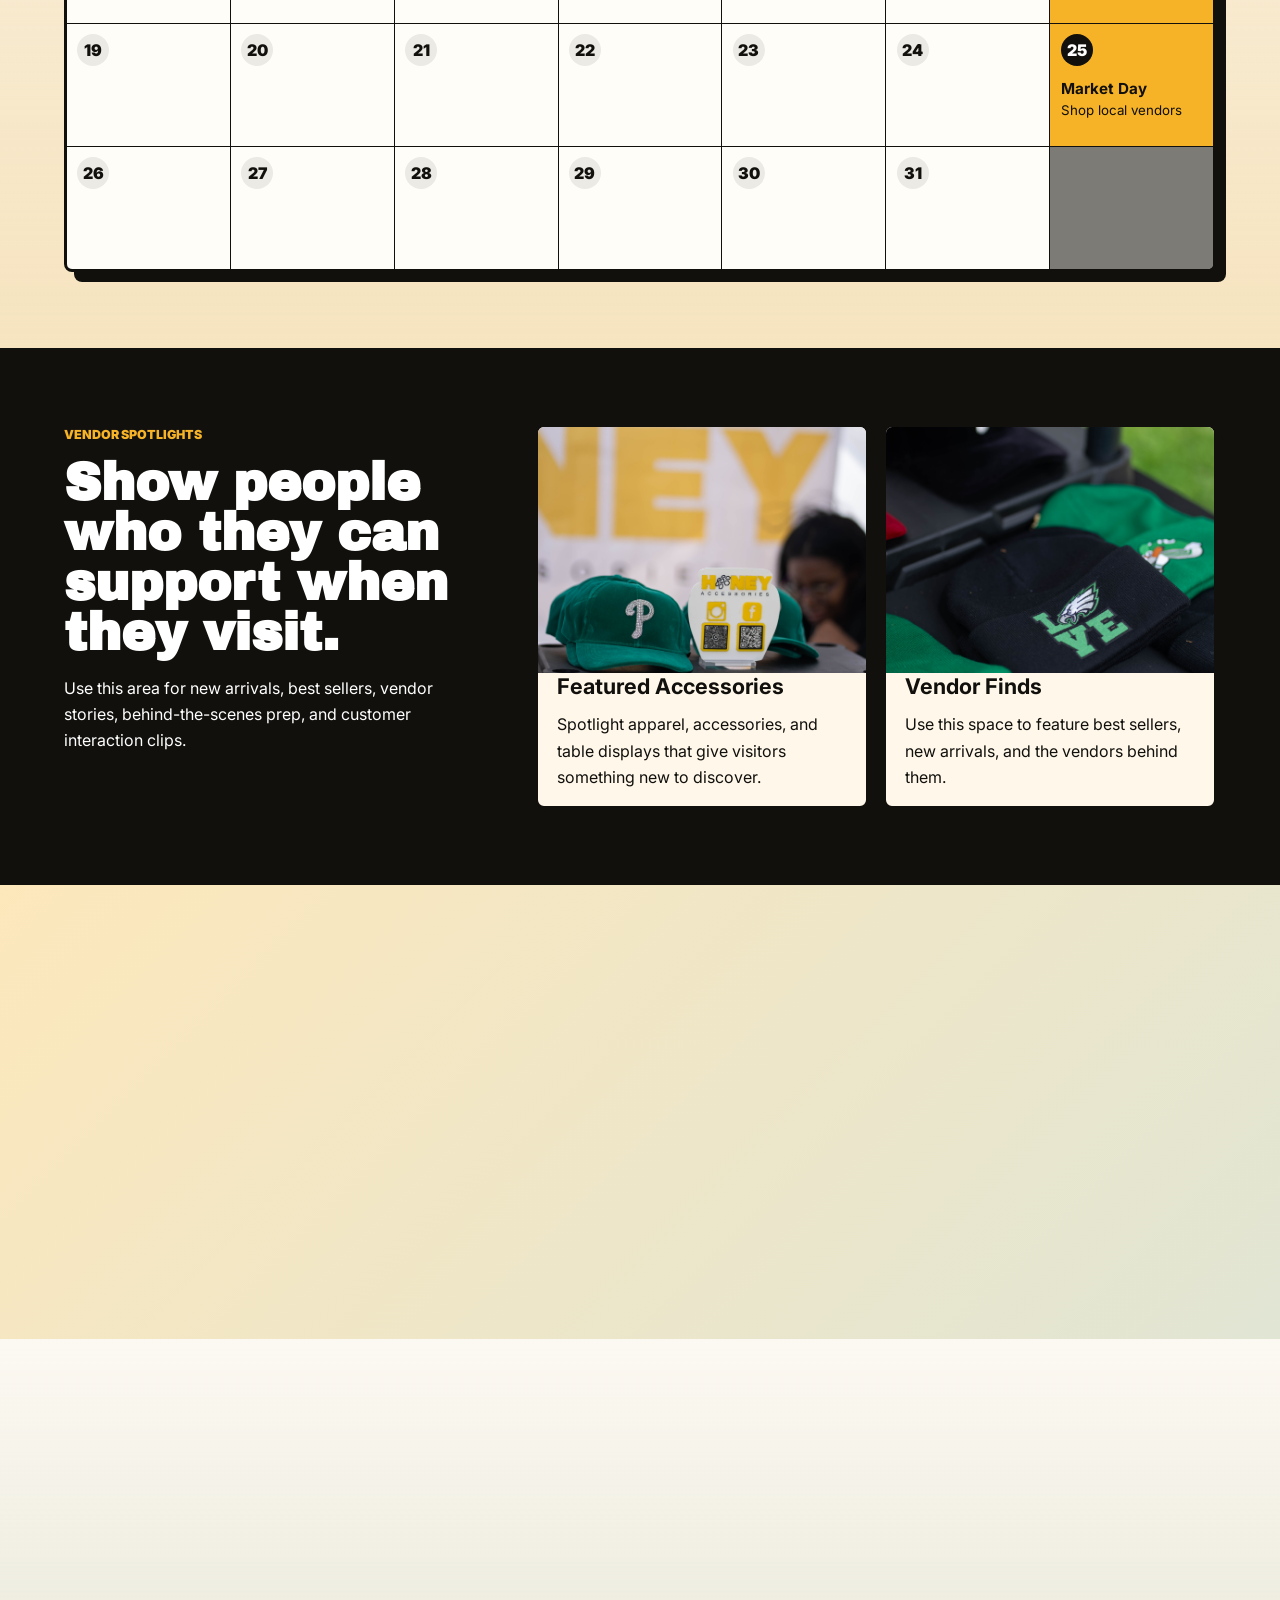
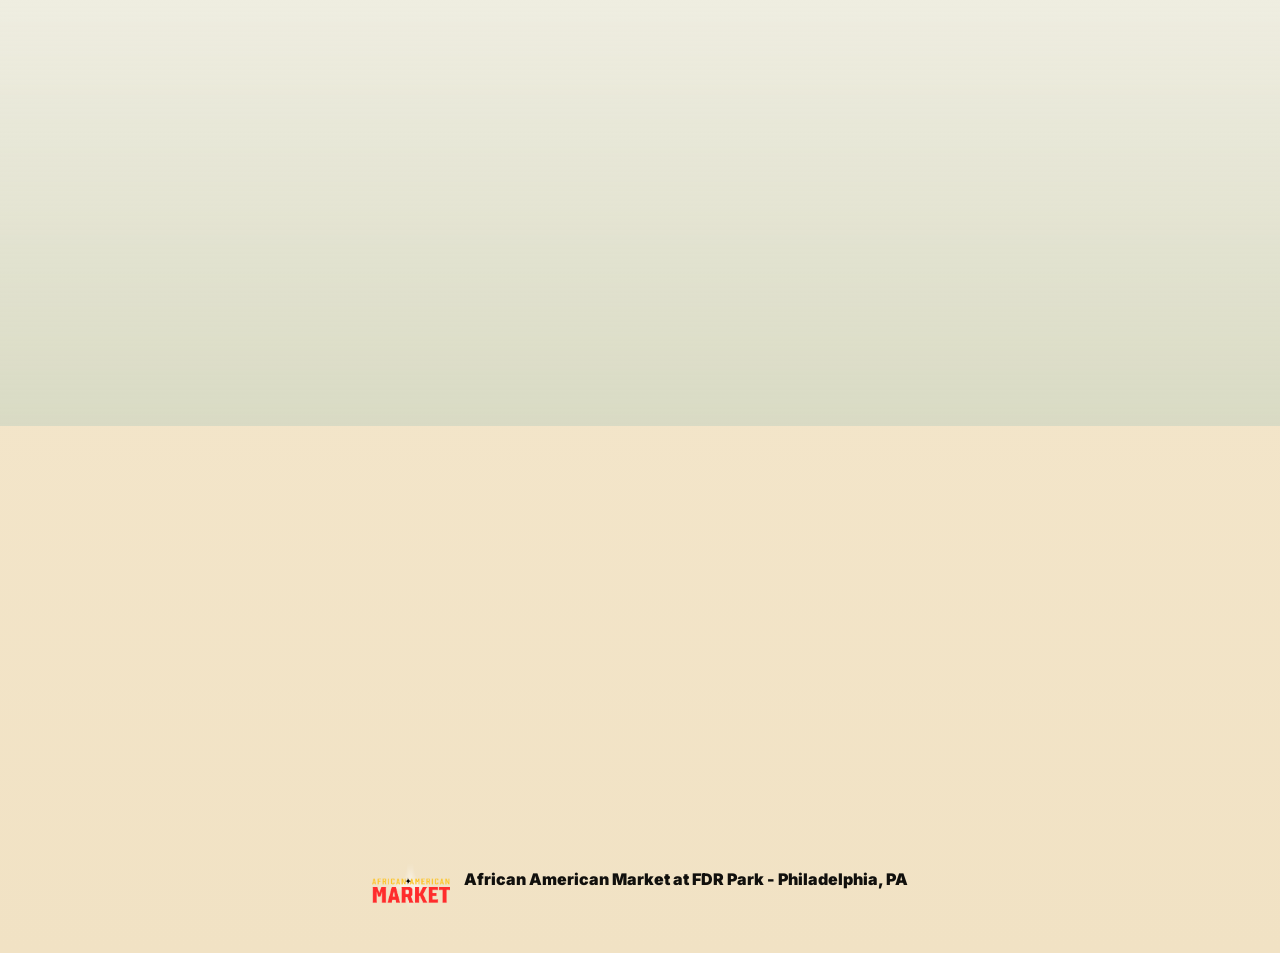
==== commit aca25770: "Update hero market photo" ====
--- a/index.html
+++ b/index.html
@@ -46,7 +46,7 @@
       <section class="hero">
         <div class="hero-media" data-animate>
           <img class="hero-logo" src="logos/aa-market-logo.png" alt="African American Market FDR Park Philadelphia logo">
-          <img class="hero-photo" src="assets/photos/market-shoppers.jpg" alt="Visitors shopping at the African American Market">
+          <img class="hero-photo" src="assets/photos/holistically-healed-vendor.jpg" alt="Visitors shopping at a wellness vendor booth at the African American Market">
         </div>
 
         <div class="hero-copy" data-animate>
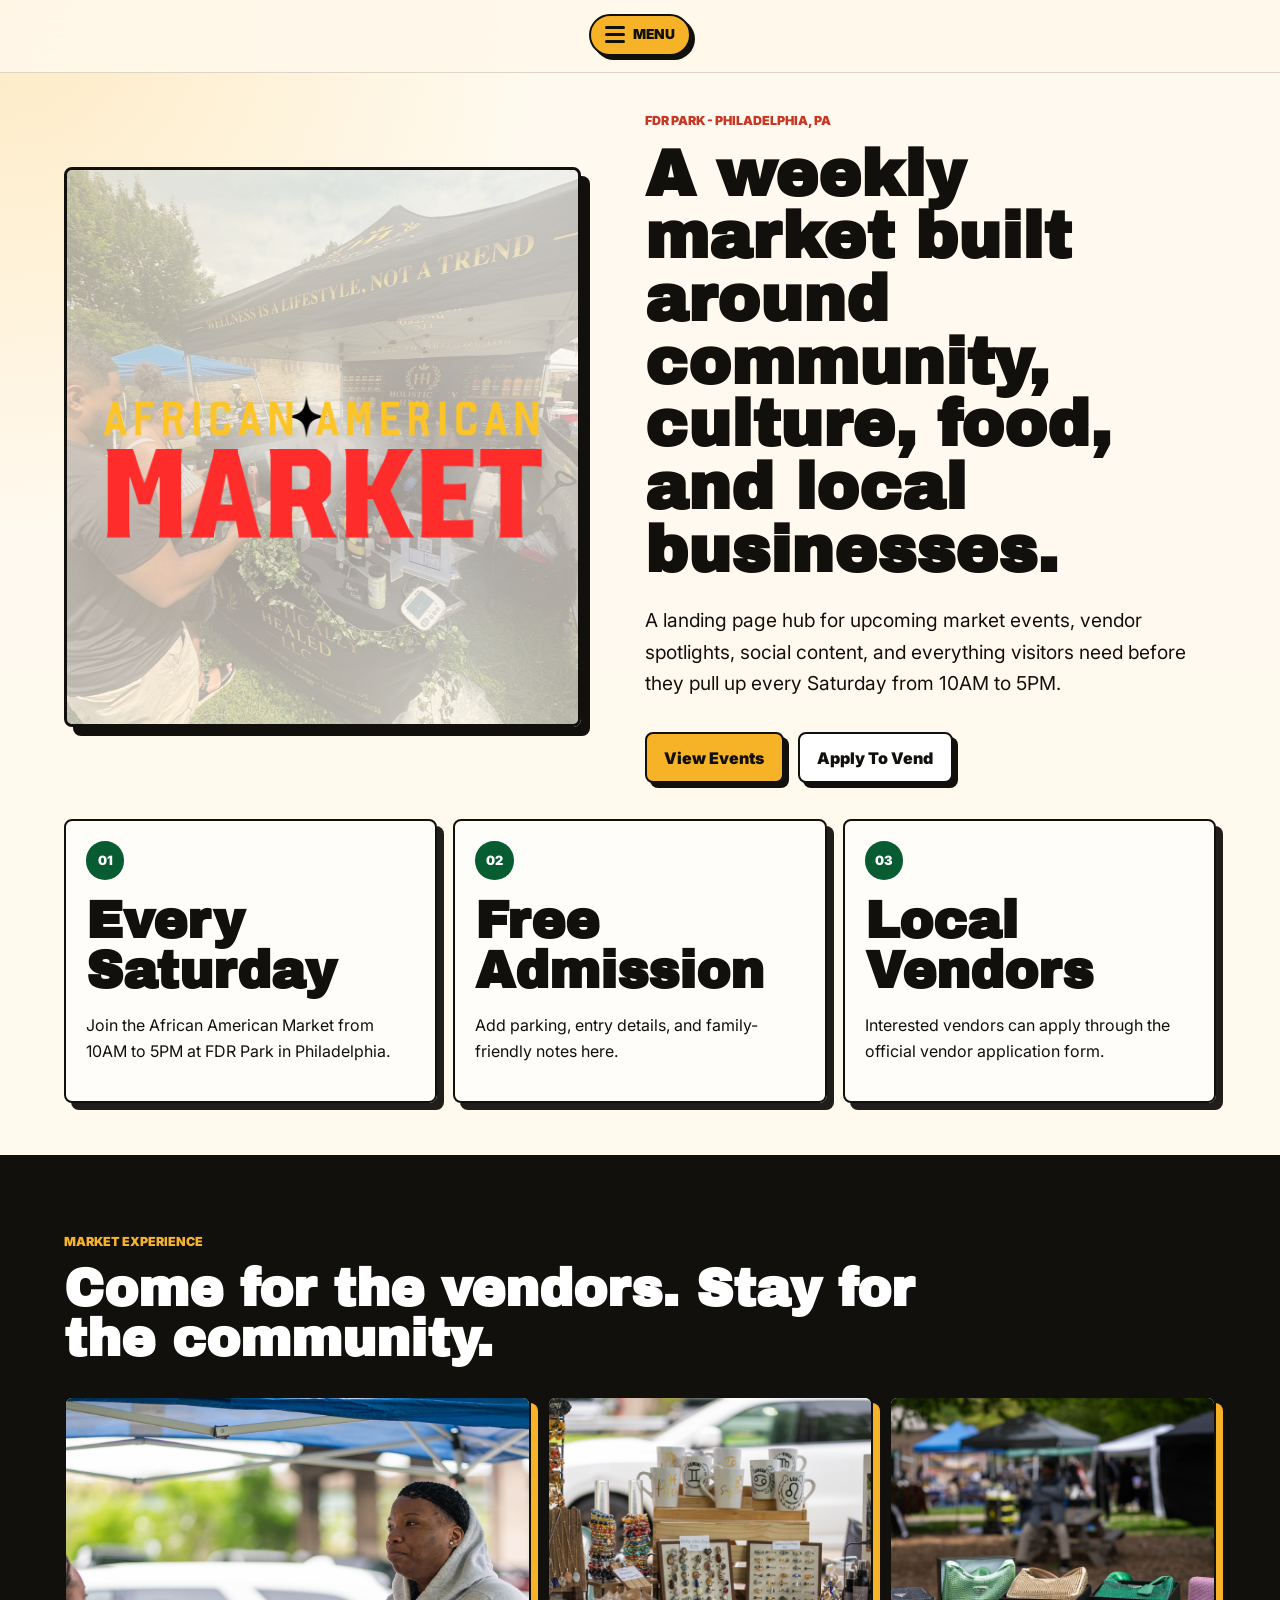
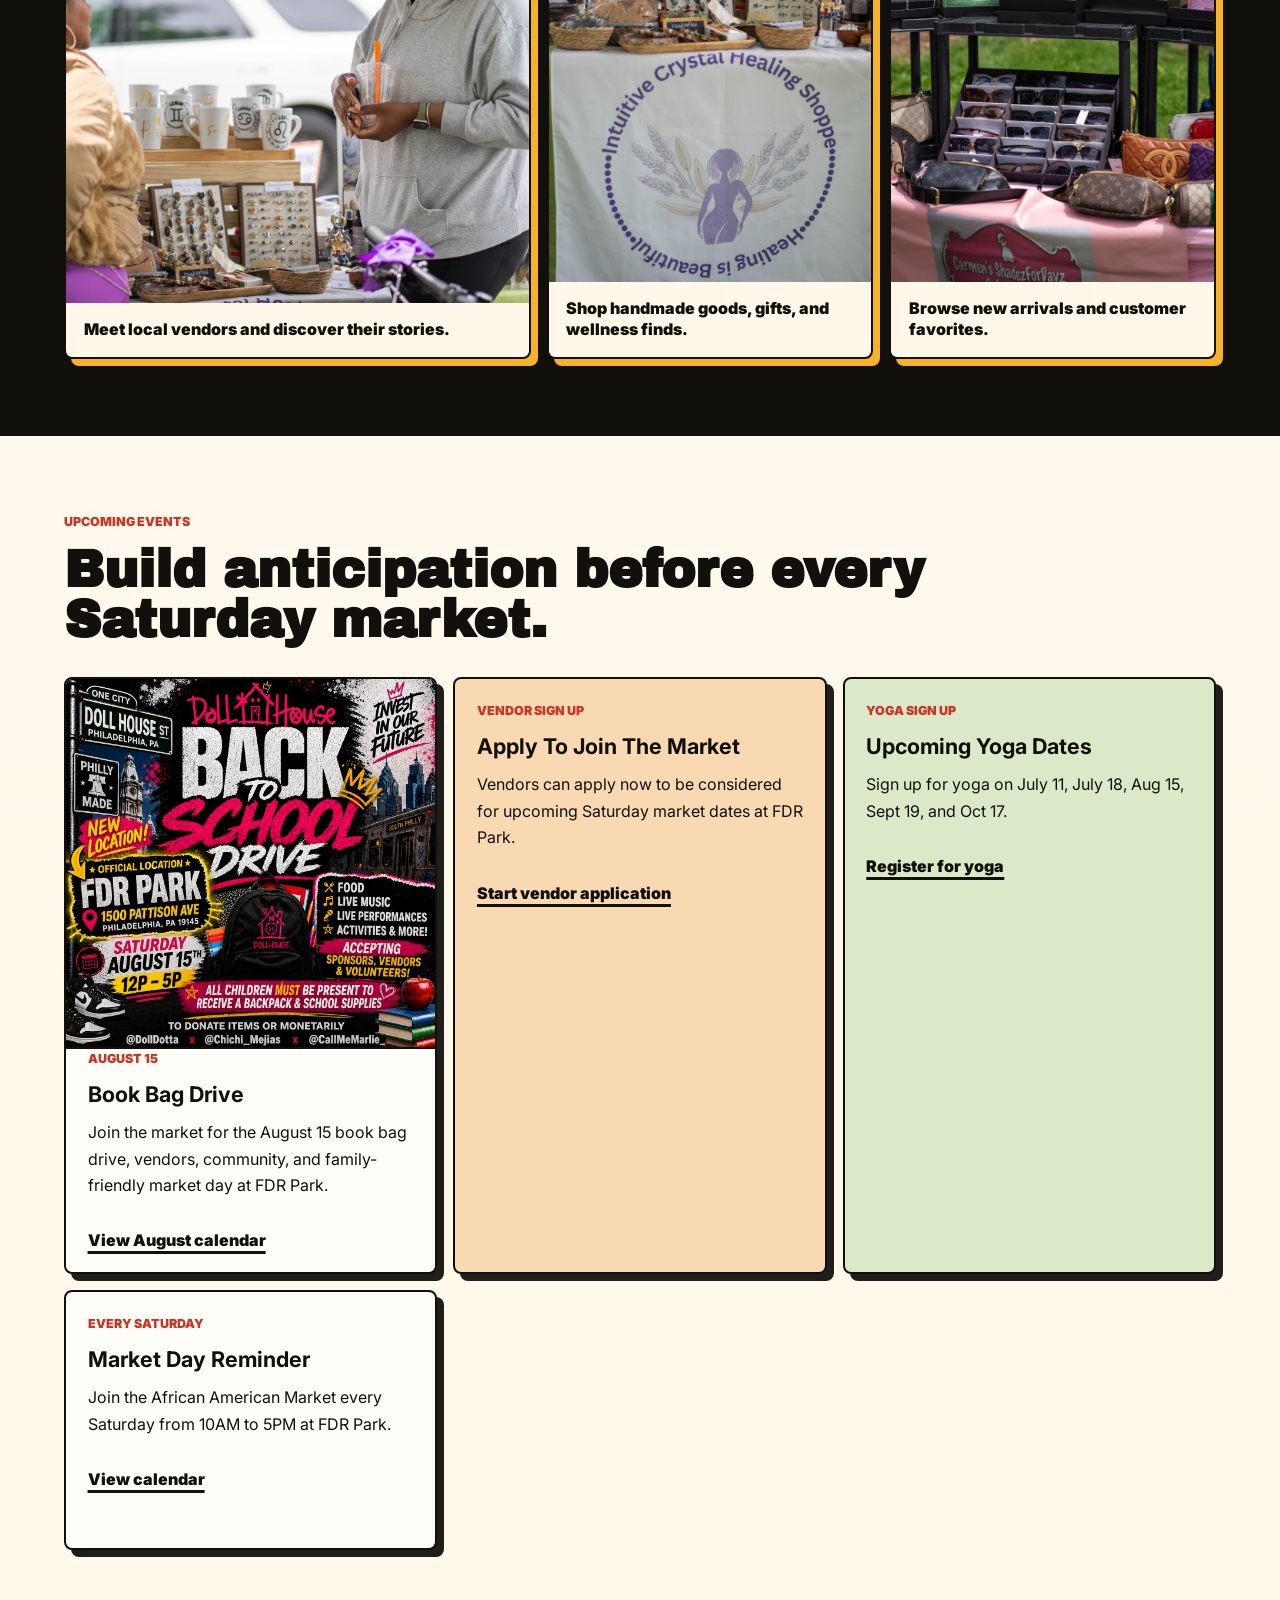
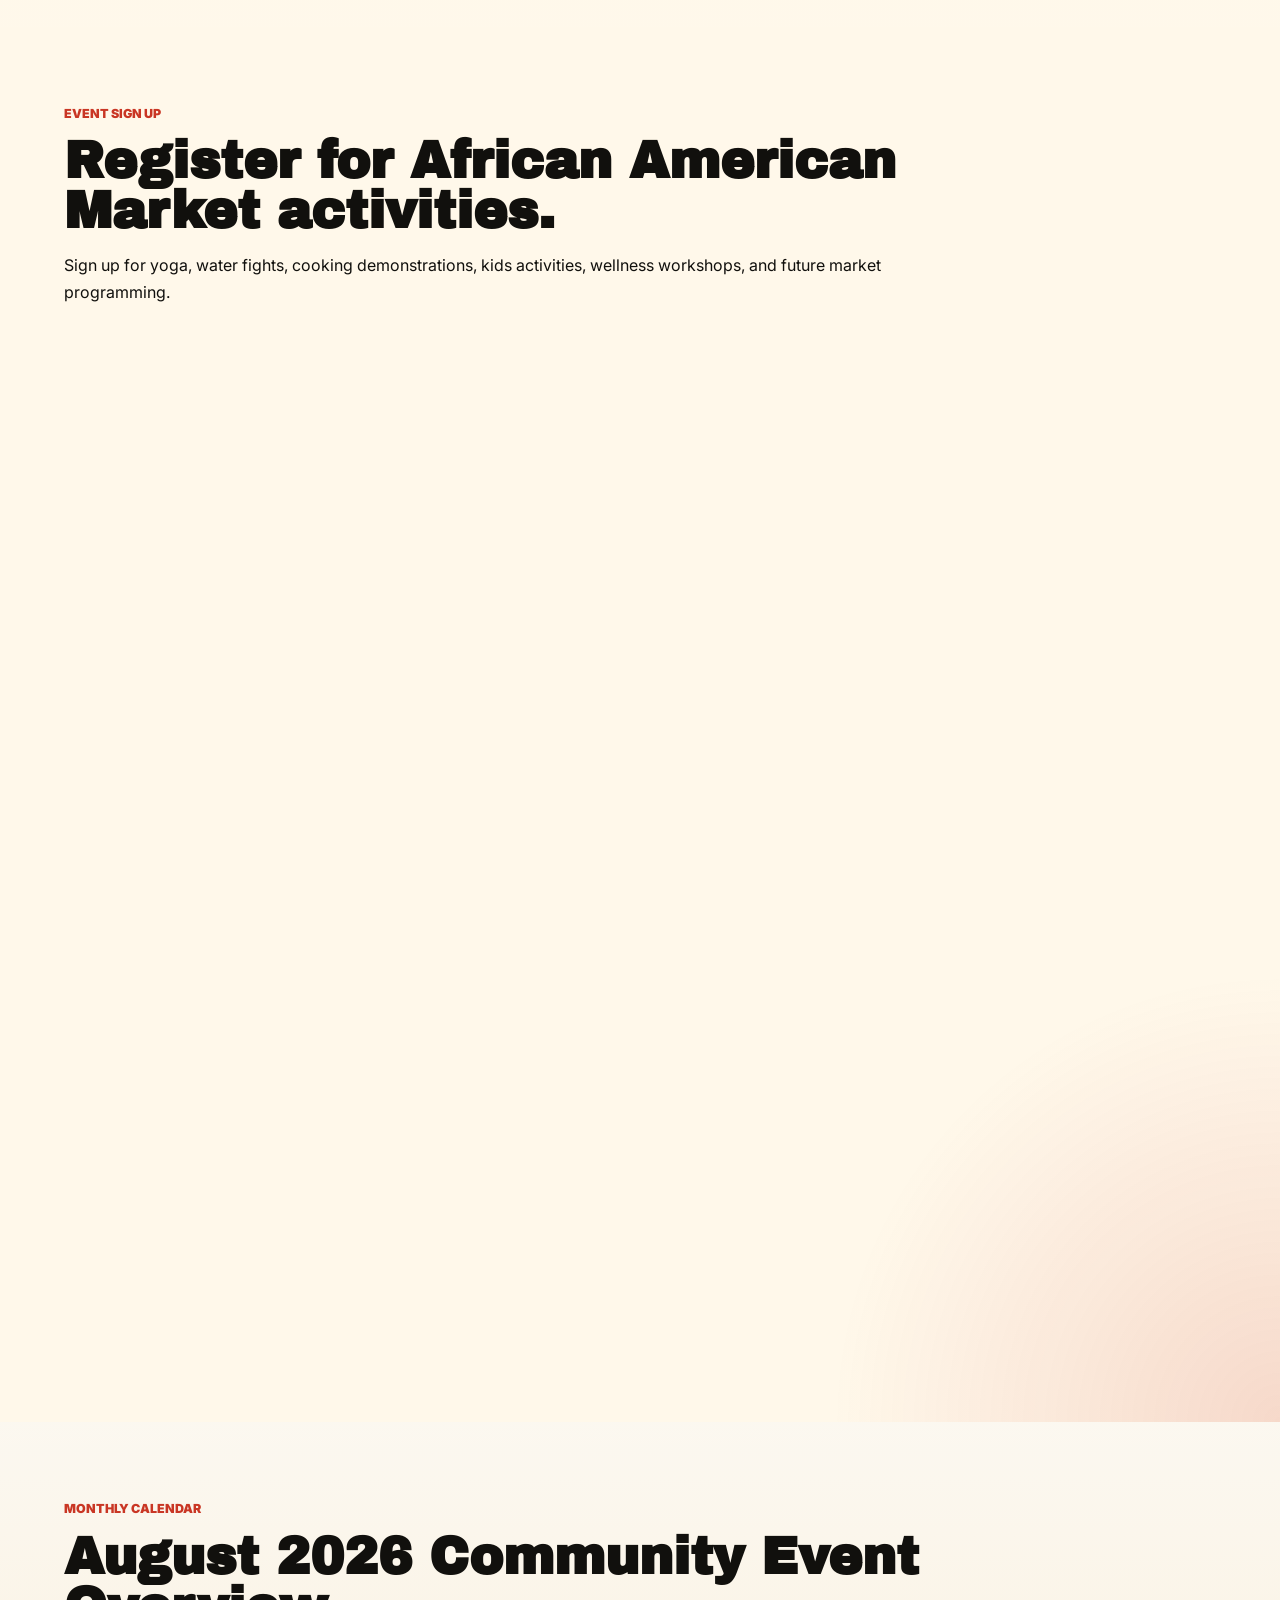
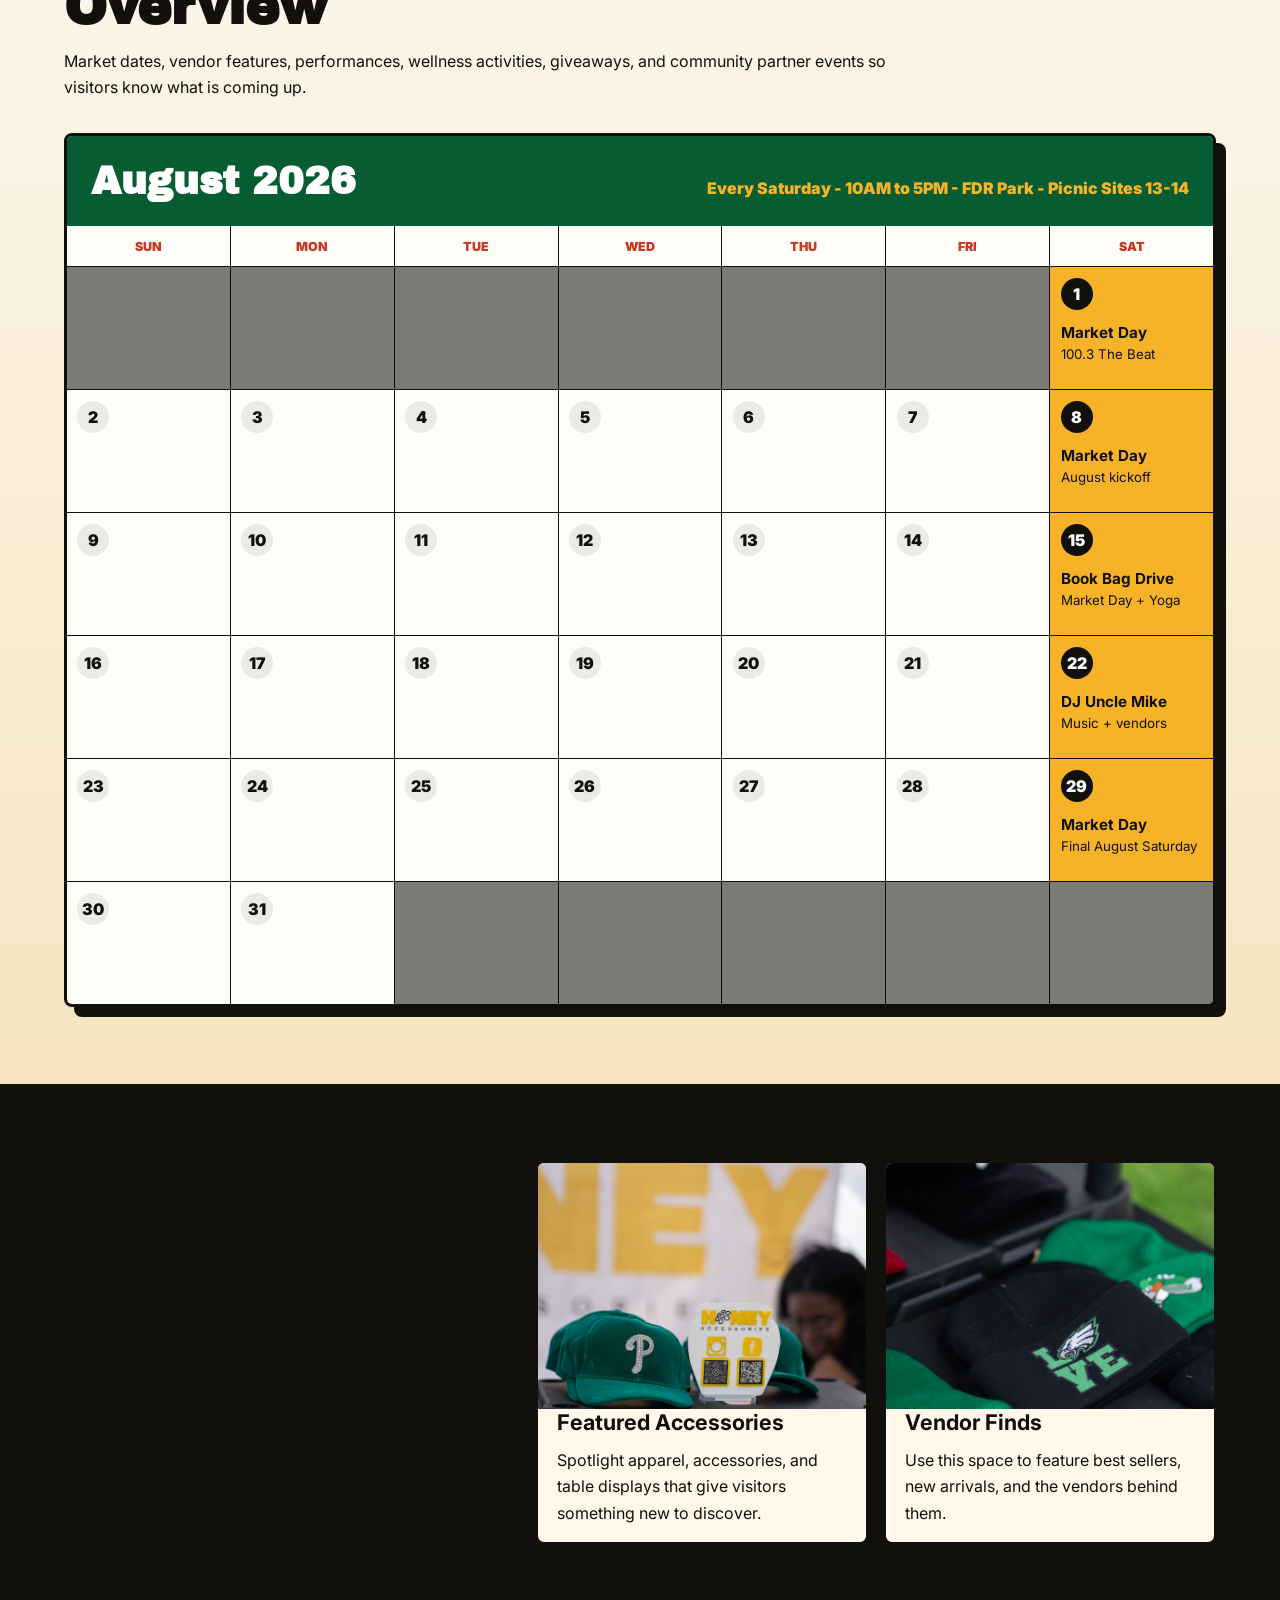
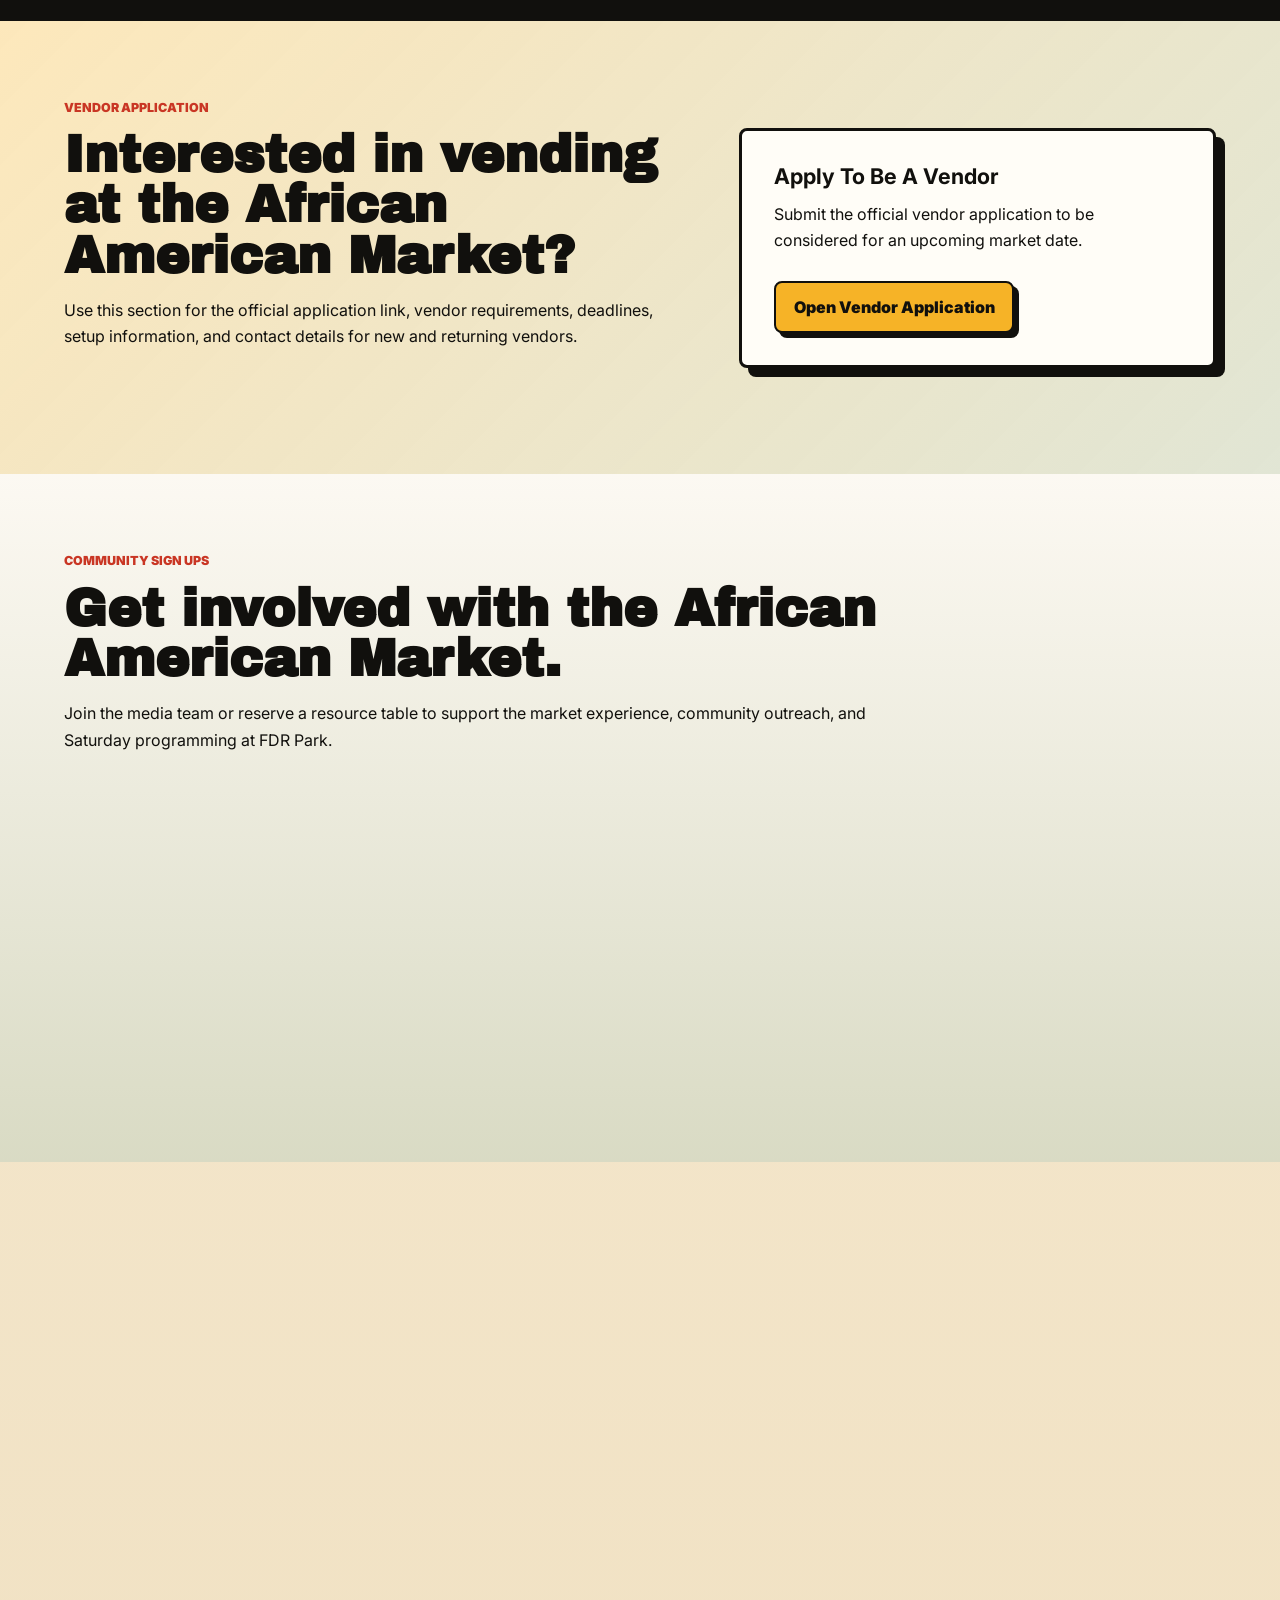
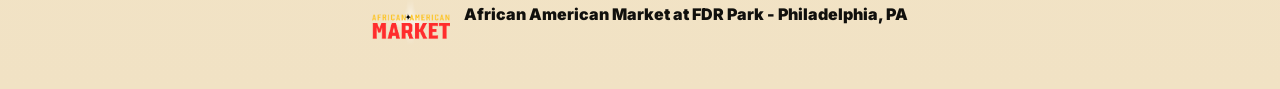
==== commit 6a82508e: "Add August book bag drive event" ====
--- a/index.html
+++ b/index.html
@@ -34,7 +34,7 @@
         <a href="#events">Events</a>
         <a href="#event-signup">Event Sign Up</a>
         <a href="#experience">Experience</a>
-        <a href="#calendar">July Calendar</a>
+        <a href="#calendar">August Calendar</a>
         <a href="#vendors">Vendors</a>
         <a href="#vendor-application">Vendor Application</a>
         <a href="#community-signups">Community Sign Ups</a>
@@ -108,6 +108,15 @@
           <h2>Build anticipation before every Saturday market.</h2>
         </div>
         <div class="card-grid">
+          <article class="feature-card event-card event-feature" data-animate>
+            <img src="assets/events/aug-15-book-bag-drive.png" alt="August 15 book bag drive flyer">
+            <div>
+              <p class="card-label">August 15</p>
+              <h3>Book Bag Drive</h3>
+              <p>Join the market for the August 15 book bag drive, vendors, community, and family-friendly market day at FDR Park.</p>
+              <a href="#calendar">View August calendar</a>
+            </div>
+          </article>
           <article class="feature-card event-card" data-animate>
             <p class="card-label">Vendor Sign Up</p>
             <h3>Apply To Join The Market</h3>
@@ -233,19 +242,19 @@
       <section class="calendar-section" id="calendar">
         <div class="section-heading" data-animate>
           <p class="eyebrow">Monthly Calendar</p>
-          <h2>July 2026 Community Event Overview</h2>
+          <h2>August 2026 Community Event Overview</h2>
           <p>
-            Add market dates, vendor features, performances, fitness activities, cooking demos,
-            giveaways, and community partner events so visitors know what is coming up.
+            Market dates, vendor features, performances, wellness activities, giveaways,
+            and community partner events so visitors know what is coming up.
           </p>
         </div>
 
         <div class="calendar-card" data-animate>
           <div class="calendar-header">
-            <h3>July 2026</h3>
-            <p>Every Saturday - 10AM to 5PM - FDR Park</p>
+            <h3>August 2026</h3>
+            <p>Every Saturday - 10AM to 5PM - FDR Park - Picnic Sites 13-14</p>
           </div>
-          <div class="calendar-grid" aria-label="July 2026 calendar">
+          <div class="calendar-grid" aria-label="August 2026 calendar">
             <div class="weekday">Sun</div>
             <div class="weekday">Mon</div>
             <div class="weekday">Tue</div>
@@ -257,57 +266,69 @@
             <div class="calendar-day muted"></div>
             <div class="calendar-day muted"></div>
             <div class="calendar-day muted"></div>
-            <div class="calendar-day"><span>1</span></div>
+            <div class="calendar-day muted"></div>
+            <div class="calendar-day muted"></div>
+            <div class="calendar-day muted"></div>
+            <div class="calendar-day market-day">
+              <span>1</span>
+              <strong>Market Day</strong>
+              <small>100.3 The Beat</small>
+            </div>
+
             <div class="calendar-day"><span>2</span></div>
             <div class="calendar-day"><span>3</span></div>
-            <div class="calendar-day market-day">
-              <span>4</span>
-              <strong>Market Day</strong>
-              <small>Vendor sign-up open</small>
-            </div>
-
+            <div class="calendar-day"><span>4</span></div>
             <div class="calendar-day"><span>5</span></div>
             <div class="calendar-day"><span>6</span></div>
             <div class="calendar-day"><span>7</span></div>
-            <div class="calendar-day"><span>8</span></div>
+            <div class="calendar-day market-day">
+              <span>8</span>
+              <strong>Market Day</strong>
+              <small>August kickoff</small>
+            </div>
+
             <div class="calendar-day"><span>9</span></div>
             <div class="calendar-day"><span>10</span></div>
-            <div class="calendar-day market-day">
-              <span>11</span>
-              <strong>Market Day</strong>
-              <small>Yoga sign-up date</small>
-            </div>
-
+            <div class="calendar-day"><span>11</span></div>
             <div class="calendar-day"><span>12</span></div>
             <div class="calendar-day"><span>13</span></div>
             <div class="calendar-day"><span>14</span></div>
-            <div class="calendar-day"><span>15</span></div>
+            <div class="calendar-day market-day">
+              <span>15</span>
+              <strong>Book Bag Drive</strong>
+              <small>Market Day + Yoga</small>
+            </div>
+
             <div class="calendar-day"><span>16</span></div>
             <div class="calendar-day"><span>17</span></div>
-            <div class="calendar-day market-day">
-              <span>18</span>
-              <strong>Market Day</strong>
-              <small>Yoga sign-up date</small>
-            </div>
-
+            <div class="calendar-day"><span>18</span></div>
             <div class="calendar-day"><span>19</span></div>
             <div class="calendar-day"><span>20</span></div>
             <div class="calendar-day"><span>21</span></div>
-            <div class="calendar-day"><span>22</span></div>
+            <div class="calendar-day market-day">
+              <span>22</span>
+              <strong>DJ Uncle Mike</strong>
+              <small>Music + vendors</small>
+            </div>
+
             <div class="calendar-day"><span>23</span></div>
             <div class="calendar-day"><span>24</span></div>
-            <div class="calendar-day market-day">
-              <span>25</span>
-              <strong>Market Day</strong>
-              <small>Shop local vendors</small>
-            </div>
-
+            <div class="calendar-day"><span>25</span></div>
             <div class="calendar-day"><span>26</span></div>
             <div class="calendar-day"><span>27</span></div>
             <div class="calendar-day"><span>28</span></div>
-            <div class="calendar-day"><span>29</span></div>
+            <div class="calendar-day market-day">
+              <span>29</span>
+              <strong>Market Day</strong>
+              <small>Final August Saturday</small>
+            </div>
+
             <div class="calendar-day"><span>30</span></div>
             <div class="calendar-day"><span>31</span></div>
+            <div class="calendar-day muted"></div>
+            <div class="calendar-day muted"></div>
+            <div class="calendar-day muted"></div>
+            <div class="calendar-day muted"></div>
             <div class="calendar-day muted"></div>
           </div>
         </div>
--- a/styles.css
+++ b/styles.css
@@ -390,6 +390,25 @@
   padding: 1.35rem;
 }
 
+.event-feature {
+  gap: 1rem;
+  padding: 0;
+  overflow: hidden;
+  background: #fffdf7;
+}
+
+.event-feature img {
+  display: block;
+  width: 100%;
+  aspect-ratio: 1;
+  object-fit: cover;
+  border-bottom: 2px solid var(--ink);
+}
+
+.event-feature div {
+  padding: 0 1.35rem 1.35rem;
+}
+
 .event-card:nth-child(1) {
   background: #fffdf7;
 }
@@ -400,6 +419,10 @@
 
 .event-card:nth-child(3) {
   background: #dce9c8;
+}
+
+.event-card:nth-child(4) {
+  background: #fffdf7;
 }
 
 .feature-card a {
